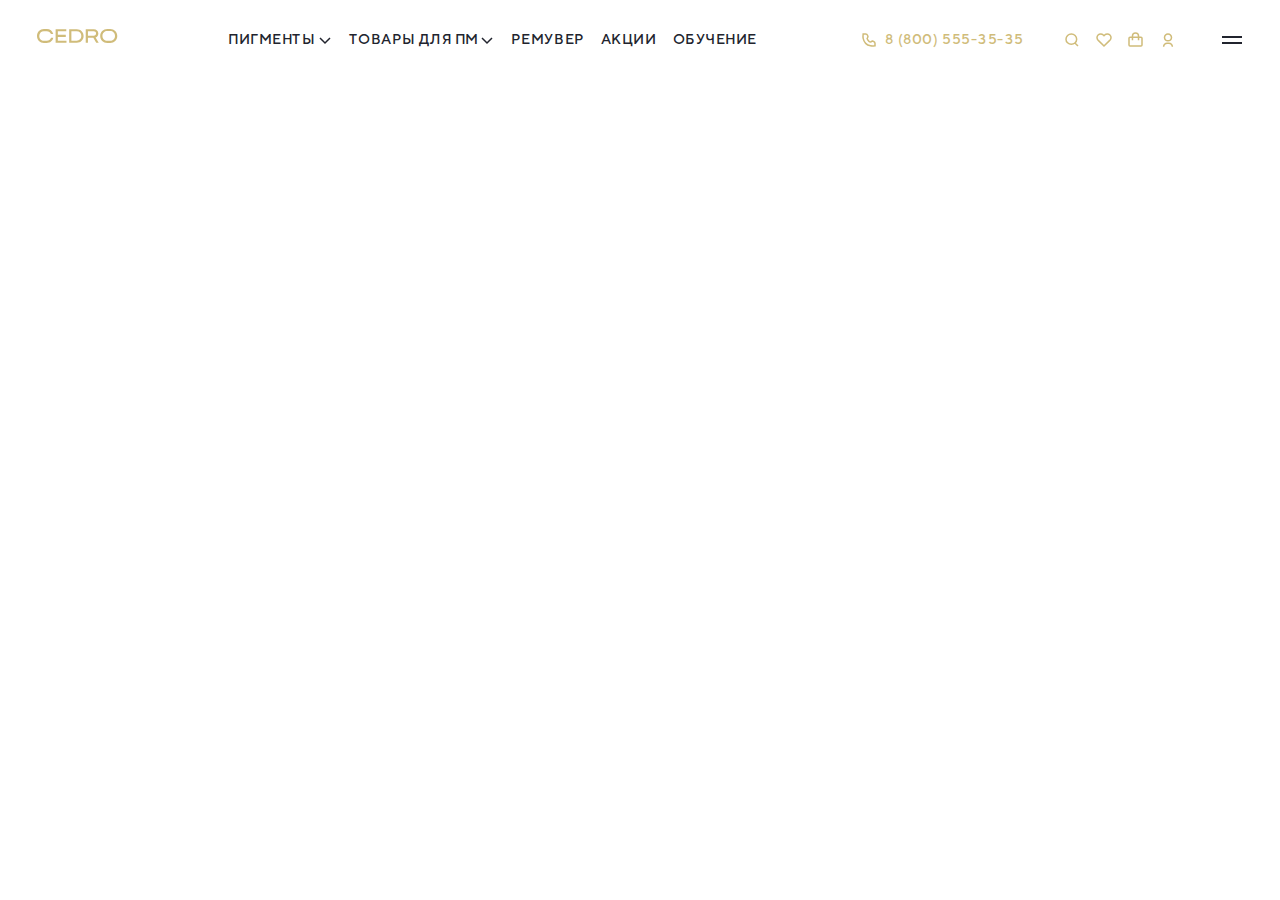
==== _html/index.html @ 94d85823 "Добавляет хэдер" ====
<!DOCTYPE html>
<html lang="ru">
<head>
  <meta charset="UTF-8">
  <meta http-equiv="X-UA-Compatible" content="IE=edge">
  <meta name="viewport" content="width=device-width, initial-scale=1.0">
  <title>Тестовое задание от JamTrack</title>
  <link rel="stylesheet" href="../css//lib/bootstrap-grid.css">
  <link rel="stylesheet" href="../css/common.css">
  <link rel="stylesheet" href="../css/common-resize.css">
</head>
<body>
  <header class="header">
    <div class="container">
      <div class="row">
        <div class="col">
          <a href="javascript:void(0);/#" class="link link--logo header__logo" title="На главную">
            <svg width="91" height="32" viewBox="0 0 91 32" fill="none" xmlns="http://www.w3.org/2000/svg">
              <path fill-rule="evenodd" clip-rule="evenodd" d="M75.3369 9H78.1435C82.2469 9 85.2635 11.9989 85.2635 15.9996C85.2635 20.0003 82.2421 22.9976 78.1435 22.9976H75.3369C71.2286 22.9976 68.2023 19.9971 68.2023 15.9996C68.2023 12.0022 71.2286 9 75.3369 9ZM75.3369 20.8658H78.1435C80.9355 20.8658 83.0068 18.7842 83.0068 15.9948C83.0068 13.2053 80.9307 11.1238 78.1435 11.1238H75.3369C72.54 11.1238 70.4557 13.2232 70.4557 15.9948C70.4557 18.7664 72.5448 20.8658 75.3369 20.8658ZM19.0349 17.7664C18.4297 19.6807 16.8286 20.8432 14.7623 20.8432H11.9524C9.24497 20.8432 7.25834 18.8185 7.25834 16.0047C7.25834 13.1909 9.24497 11.1564 11.9524 11.1564H14.7623C16.7636 11.1564 18.3418 12.2411 18.9926 14.0401H21.2363C20.5253 11.0022 17.9627 9.01483 14.7623 9.01483H11.9524C7.95147 9.01483 5 11.9699 5 16.0047C5 20.0395 7.95147 22.9865 11.9524 22.9865H14.7623C18.0164 22.9865 20.5823 20.9439 21.2835 17.7696L19.0349 17.7664ZM25.8431 20.6555V16.8789H33.7831V14.8493H25.8431V11.3243H34.2842V9.25415H23.6222V22.7452H34.4957V20.6555H25.8431ZM37.1705 9.25415H44.7509C48.7274 9.25415 51.6041 12.0826 51.6041 15.9956C51.6041 19.9087 48.7225 22.7452 44.7509 22.7452H37.1705V9.25415ZM39.3914 20.6799H44.6842C47.416 20.6799 49.3359 18.7218 49.3359 15.9956C49.3359 13.2695 47.416 11.3211 44.6842 11.3211H39.3914V20.6799ZM63.5906 17.4407C64.4026 17.1576 65.1049 16.6271 65.5983 15.924C66.0917 15.221 66.3512 14.381 66.3403 13.5228C66.3403 11.0353 64.4057 9.25415 61.8008 9.25415H53.7242V22.7452H55.9451V17.7524H61.3143L64.2186 22.7452H66.7113L63.5906 17.4407ZM61.6707 15.6822H55.9451V11.3243H61.6707C63.135 11.3243 64.082 12.2514 64.082 13.5033C64.082 14.7551 63.1415 15.6822 61.6707 15.6822Z" fill="currentColor"/>
            </svg>
            <span class="visually-hidden">На главную</span>
          </a>

          <nav class="main-nav">
            <ul class="main-nav__header-menu">
              <li class="main-nav__header-menu-item">
                <a href="javascript:void(0);/#" class="link main-nav__header-menu-link" title="Пигменты">
                  <span>Пигменты</span>
                  <svg width="16" height="16" viewBox="0 0 16 16" fill="none" xmlns="http://www.w3.org/2000/svg">
                    <path d="M3 6L8 11L13 6" stroke="currentColor" stroke-width="1.5"/>
                  </svg>
                </a>
              </li>
              <li class="main-nav__header-menu-item">
                <a href="javascript:void(0);/#" class="link main-nav__header-menu-link" title="Товары для ПМ">
                </span>Товары для ПМ</span>
                  <svg width="16" height="16" viewBox="0 0 16 16" fill="none" xmlns="http://www.w3.org/2000/svg">
                    <path d="M3 6L8 11L13 6" stroke="currentColor" stroke-width="1.5"/>
                  </svg>
                </a>
              </li>
              <li class="main-nav__header-menu-item">
                <a href="javascript:void(0);/#" class="link main-nav__header-menu-link" title="Ремувер">
                </span>Ремувер</span>
                </a>
              </li>
              <li class="main-nav__header-menu-item">
                <a href="javascript:void(0);/#" class="link main-nav__header-menu-link" title="Акции">
                </span>Акции</span>
                </a>
              </li>
              <li class="main-nav__header-menu-item">
                <a href="javascript:void(0);/#" class="link main-nav__header-menu-link" title="Обучение">
                </span>Обучение</span>
                </a>
              </li>
            </ul>

            <a href="tel:+78005553535" class="link link--inverted main-nav__phone-link" title="8 (800) 555-35-35">
              <svg width="32" height="32" viewBox="0 0 32 32" fill="none" xmlns="http://www.w3.org/2000/svg">
                <path d="M12.6637 10H10.1579C10.1579 10 9.80262 12.7433 10.1579 14.4408C10.5993 16.5495 11.1016 17.8516 12.625 19.375C14.1484 20.8984 15.4505 21.4007 17.5592 21.8421C19.2567 22.1974 22 21.8421 22 21.8421V19.3363C22 18.4754 21.4491 17.7111 20.6325 17.4389L19.5094 17.0645C19.2293 16.9712 18.9209 17.069 18.7459 17.3069C18.1043 18.1787 16.8226 18.2379 16.1034 17.4288L14.6653 15.8109C14.0139 15.0782 14.0561 13.9623 14.7609 13.2808C14.9633 13.0851 15.0355 12.7906 14.9464 12.5234L14.5611 11.3675C14.2889 10.5509 13.5246 10 12.6637 10Z" stroke="currentColor" stroke-width="1.5"/>
              </svg>
            </span>8 (800) 555-35-35</span>
            </a>

            <ul class="main-nav__user-menu">
              <li class="main-nav__user-menu-item">
                <a href="javascript:void(0);/#" class="link link--inverted main-nav__user-menu-link" title="Поиск">
                  <svg width="32" height="32" viewBox="0 0 32 32" fill="none" xmlns="http://www.w3.org/2000/svg">
                    <g filter="url(#filter0_b)">
                    <path d="M18.8889 18.9762C19.98 18.0345 20.6667 16.666 20.6667 15.1429C20.6667 12.3025 18.2789 10 15.3333 10C12.3878 10 10 12.3025 10 15.1429C10 17.9832 12.3878 20.2857 15.3333 20.2857C16.6993 20.2857 17.9453 19.7905 18.8889 18.9762ZM18.8889 18.9762L22 22" stroke="currentColor" stroke-width="1.5"/>
                    </g>
                    <defs>
                    <filter id="filter0_b" x="-20" y="-20" width="72" height="72" filterUnits="userSpaceOnUse" color-interpolation-filters="sRGB">
                    <feFlood flood-opacity="0" result="BackgroundImageFix"/>
                    <feGaussianBlur in="BackgroundImage" stdDeviation="10"/>
                    <feComposite in2="SourceAlpha" operator="in" result="effect1_backgroundBlur"/>
                    <feBlend mode="normal" in="SourceGraphic" in2="effect1_backgroundBlur" result="shape"/>
                    </filter>
                    </defs>
                    </svg>
                  <span class="visually-hidden">Поиск</span>
                </a>
              </li>
              <li class="main-nav__user-menu-item">
                <a href="javascript:void(0);/#" class="link link--inverted main-nav__user-menu-link" title="Избранное">
                  <svg width="32" height="32" viewBox="0 0 32 32" fill="none" xmlns="http://www.w3.org/2000/svg">
                    <path d="M21.9205 11.0609C21.5784 10.7246 21.1722 10.4578 20.7252 10.2757C20.2782 10.0937 19.799 10 19.3151 10C18.8312 10 18.3521 10.0937 17.905 10.2757C17.458 10.4578 17.0518 10.7246 16.7098 11.0609L15.9998 11.7586L15.2899 11.0609C14.5989 10.3818 13.6617 10.0004 12.6845 10.0004C11.7073 10.0004 10.7702 10.3818 10.0792 11.0609C9.38819 11.7399 9 12.6609 9 13.6212C9 14.5816 9.38819 15.5026 10.0792 16.1816L10.7891 16.8793L15.9998 22L21.2105 16.8793L21.9205 16.1816C22.2627 15.8454 22.5342 15.4463 22.7194 15.007C22.9047 14.5677 23 14.0968 23 13.6212C23 13.1457 22.9047 12.6748 22.7194 12.2355C22.5342 11.7962 22.2627 11.3971 21.9205 11.0609V11.0609Z" stroke="currentColor" stroke-width="1.5"/>
                  </svg>
                  <span class="visually-hidden">Избранное</span>
                </a>
              </li>
              <li class="main-nav__user-menu-item">
                <a href="javascript:void(0);/#" class="link link--inverted main-nav__user-menu-link" title="Корзина">
                  <svg width="32" height="32" viewBox="0 0 32 32" fill="none" xmlns="http://www.w3.org/2000/svg">
                    <path d="M12.4667 13.3333H10C9.44772 13.3333 9 13.781 9 14.3333V21C9 21.5523 9.44772 22 10 22H21C21.5523 22 22 21.5523 22 21V14.3333C22 13.781 21.5523 13.3333 21 13.3333H18.5333M12.4667 13.3333V16.3667M12.4667 13.3333H18.5333M12.4667 13.3333V12.0333C12.4667 10.3581 13.8247 9 15.5 9V9C17.1753 9 18.5333 10.3581 18.5333 12.0333V13.3333M18.5333 16.3667V13.3333" stroke="currentColor" stroke-width="1.5"/>
                  </svg>
                  <span class="visually-hidden">Корзина</span>
                </a>
              </li>
              <li class="main-nav__user-menu-item">
                <a href="javascript:void(0);/#" class="link link--inverted main-nav__user-menu-link" title="Личный кабинет">
                  <svg width="32" height="32" viewBox="0 0 32 32" fill="none" xmlns="http://www.w3.org/2000/svg">
                    <path fill-rule="evenodd" clip-rule="evenodd" d="M13.2502 13.4007C13.2502 11.9254 14.4695 10.7084 15.9998 10.7084C17.5301 10.7084 18.7494 11.9254 18.7494 13.4007C18.7494 14.876 17.5301 16.093 15.9998 16.093C14.4695 16.093 13.2502 14.876 13.2502 13.4007ZM15.9998 9.20837C13.6646 9.20837 11.7502 11.0737 11.7502 13.4007C11.7502 15.7277 13.6646 17.593 15.9998 17.593C18.3351 17.593 20.2494 15.7277 20.2494 13.4007C20.2494 11.0737 18.3351 9.20837 15.9998 9.20837ZM12.375 22.6657C12.375 21.1787 13.5804 19.9734 15.0673 19.9734H16.9317C18.4186 19.9734 19.624 21.1787 19.624 22.6657H21.124C21.124 20.3503 19.247 18.4734 16.9317 18.4734H15.0673C12.752 18.4734 10.875 20.3503 10.875 22.6657H12.375Z" fill="currentColor"/>
                  </svg>
                  <span class="visually-hidden">Личный кабинет</span>
                </a>
              </li>
            </ul>

            <button class="main-nav__toggle" type="button">
              <span class="visually-hidden">Переключатель меню</span>
            </button>
          </nav>
        </div>
      </div>
    </div>
  </header>

  <main>

  </main>

  <footer>

  </footer>

  <script src="../js/common.js"></script>
</body>
</html>
---- css/common.css ----
:root {
  --color-white:                #FFFFFF;
  --color-black:                #000000;

  --color-black-russian:        #21242E;

  --color-winter-haze:          #d0bc7a;


  --font-primary: "TT Norms", "Arial", sans-serif;
  --font-secondary: "PF Regal Display", "Arial", sans-serif;


  --transition-400: 0.4s ease;
}

@font-face {
  font-family: "TT Norms";
  font-style: normal;
  font-weight: 400;
  src:
    url("../fonts/tt-norms-400.woff2") format("woff2"),
    url("../fonts/tt-norms-400.woff") format("woff");
}

@font-face {
  font-family: "TT Norms";
  font-style: normal;
  font-weight: 500;
  src:
    url("../fonts/tt-norms-500.woff2") format("woff2"),
    url("../fonts/tt-norms-500.woff") format("woff");
}

@font-face {
  font-family: "PF Regal Display";
  font-style: italic;
  font-weight: 500;
  src:
    url("../fonts/pf-regal-display-pro-500i.woff2") format("woff2"),
    url("../fonts/pf-regal-display-pro-500i.woff") format("woff");
}

body {
  min-width: 320px;
  margin: 0;
  padding: 0;
  font-family: var(--font-primary);
  font-size: 16px;
  line-height: 1.5;
  color: var(--color-black-russian);
  background-color: var(--color-white);
}

*,
*::before,
*::after {
  box-sizing: border-box;
}

a {
  text-decoration: none;
}

img {
  display: block;
  max-width: 100%;
  height: auto;
}

.visually-hidden {
  position: absolute;
  width: 1px;
  height: 1px;
  margin: -1px;
  border: 0;
  padding: 0;
  white-space: nowrap;
  clip-path: inset(100%);
  clip: rect(0 0 0 0);
  overflow: hidden;
}

.container {
  max-width: 1280px;
  margin: 0 auto;
  padding: 0 80px;
}

.link {
  color: var(--color-black-russian);
  transition:
    color var(--transition-400),
    opacity var(--transition-400);
}

.link--logo {
  color: var(--color-winter-haze);
}

.link--inverted {
  color: var(--color-winter-haze);
}

.link:hover,
.link:focus {
  color: var(--color-winter-haze);
}

.link--inverted:hover,
.link--inverted:focus {
  color: var(--color-black-russian);
}

.link--logo:hover,
.link--logo:focus {
  color: var(--color-winter-haze);
  opacity: 0.72;
}

.link:active {
  opacity: 0.72;
}

.link--logo:active {
  opacity: 0.44;
}

.header {
  padding: 20px 0;
}

.header .col {
  display: flex;
  align-items: center;
  max-width: unset;
  margin: 0 -48px;
}

.header__logo {
  flex: 0 0 auto;
  margin-right: 105px;
}

.header__logo img {
  width: 91px;
  height: 32px;
}

.main-nav {
  flex: 1 1 auto;
  display: flex;
  align-items: center;
}

.main-nav__header-menu {
  flex: 1 1 auto;
  display: flex;
  align-items: center;
  margin: 0;
  margin-right: 32px;
  padding: 0;
  list-style: none;
}

.main-nav__header-menu-item:not(:last-of-type) {
  margin-right: 16px;
}

.main-nav__header-menu-link {
  display: flex;
  align-items: center;
  font-weight: 500;
  font-size: 14px;
  line-height: 1.71;
  letter-spacing: 0.04em;
  text-transform: uppercase;
}

.main-nav__header-menu-link span {
  display: inline-block;
  margin-right: 2px;
}

.main-nav__header-menu-link svg {
  display: inline-block;
  width: 16px;
  height: 16px;
}

.main-nav__phone-link {
  flex: 0 0 auto;
  display: flex;
  align-items: center;
  margin-right: 32px;
  font-weight: 500;
  font-size: 14px;
  line-height: 1.71;
  letter-spacing: 0.04em;
  text-transform: uppercase;
}

.main-nav__phone-link span {
  display: inline-block;
}

.main-nav__phone-link svg {
  display: inline-block;
  width: 32px;
  height: 32px;
}

.main-nav__user-menu {
  flex: 0 0 auto;
  display: flex;
  align-items: center;
  margin: 0;
  margin-right: 32px;
  padding: 0;
  list-style: none;
}

.main-nav__user-menu-link {
  display: flex;
  align-items: center;
}

.main-nav__user-menu-link svg {
  display: inline-block;
  width: 32px;
  height: 32px;
}

.main-nav__toggle {
  cursor: pointer;
  position: relative;
  width: 32px;
  height: 32px;
  padding: 0;
  background: transparent;
  border: none;
}

.main-nav__toggle::before,
.main-nav__toggle::after {
  position: absolute;
  content: "";
  top: 50%;
  left: 50%;
  width: 20px;
  height: 2px;
  background-color: var(--color-black-russian);
}

.main-nav__toggle::before {
  transform: translate(-50%, calc(-50% - 3px));
}

.main-nav__toggle::after {
  transform: translate(-50%, calc(-50% + 3px));
}

.main-nav__toggle:hover::before,
.main-nav__toggle:hover::after,
.main-nav__toggle:focus::before,
.main-nav__toggle:focus::after {
  background-color: var(--color-winter-haze);
}
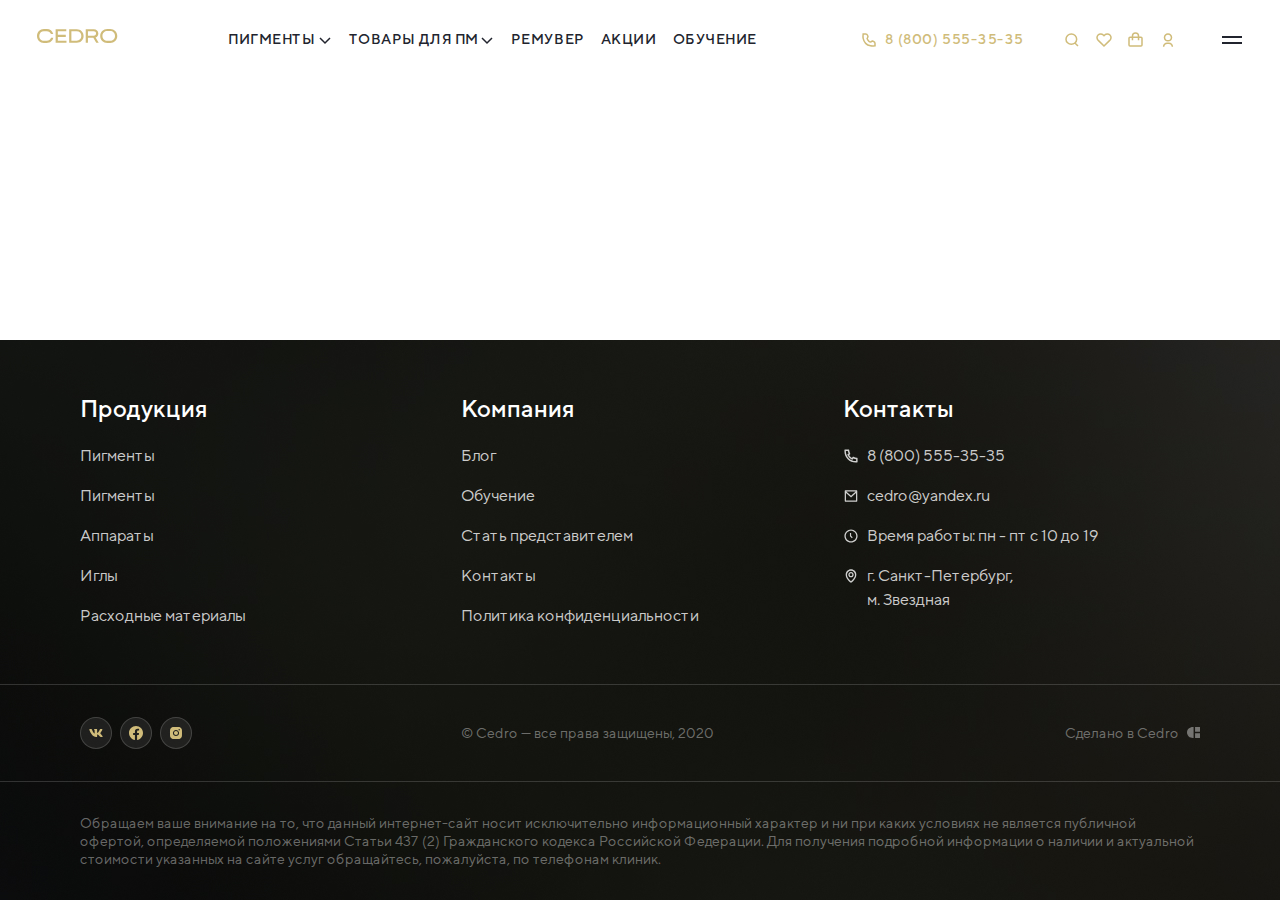
==== commit 3bd6a935: "Добавляет футер" ====
--- a/_html/index.html
+++ b/_html/index.html
@@ -4,7 +4,7 @@
   <meta charset="UTF-8">
   <meta http-equiv="X-UA-Compatible" content="IE=edge">
   <meta name="viewport" content="width=device-width, initial-scale=1.0">
-  <title>Тестовое задание от JamTrack</title>
+  <title>Тестовое задание от CEDRO</title>
   <link rel="stylesheet" href="../css//lib/bootstrap-grid.css">
   <link rel="stylesheet" href="../css/common.css">
   <link rel="stylesheet" href="../css/common-resize.css">
@@ -118,11 +118,162 @@
   </header>
 
   <main>
-
   </main>
 
-  <footer>
-
+  <footer class="footer">
+    <div class="footer__menu">
+      <div class="container">
+        <div class="row">
+          <div class="col-4">
+            <a href="javascript:void(0);/#" class="link link--footer footer__menu-header-link">
+              <h2 class="footer__menu-title">Продукция</h2>
+            </a>
+            <ul class="footer__menu-list">
+              <li class="footer__menu-item">
+                <a href="javascript:void(0);/#" class="link link--footer footer__menu-link">
+                  <span>Пигменты</a>
+              </li>
+              <li class="footer__menu-item">
+                <a href="javascript:void(0);/#" class="link link--footer footer__menu-link">
+                  <span>Пигменты</a>
+              </li>
+              <li class="footer__menu-item">
+                <a href="javascript:void(0);/#" class="link link--footer footer__menu-link">
+                  <span>Аппараты</a>
+              </li>
+              <li class="footer__menu-item">
+                <a href="javascript:void(0);/#" class="link link--footer footer__menu-link">
+                  <span>Иглы</a>
+              </li>
+              <li class="footer__menu-item">
+                <a href="javascript:void(0);/#" class="link link--footer footer__menu-link">
+                  <span>Расходные материалы</a>
+              </li>
+            </ul>
+          </div>
+          <div class="col-4">
+            <a href="javascript:void(0);/#" class="link link--footer footer__menu-header-link">
+              <h2 class="footer__menu-title">Компания</h2>
+            </a>
+            <ul class="footer__menu-list">
+              <li class="footer__menu-item">
+                <a href="javascript:void(0);/#" class="link link--footer footer__menu-link">Блог</a>
+              </li>
+              <li class="footer__menu-item">
+                <a href="javascript:void(0);/#" class="link link--footer footer__menu-link">Обучение</a>
+              </li>
+              <li class="footer__menu-item">
+                <a href="javascript:void(0);/#" class="link link--footer footer__menu-link">Стать представителем</a>
+              </li>
+              <li class="footer__menu-item">
+                <a href="javascript:void(0);/#" class="link link--footer footer__menu-link">Контакты</a>
+              </li>
+              <li class="footer__menu-item">
+                <a href="javascript:void(0);/#" class="link link--footer footer__menu-link">Политика конфиденциальности</a>
+              </li>
+            </ul>
+          </div>
+          <div class="col-4">
+            <a href="javascript:void(0);/#" class="link link--footer footer__menu-header-link">
+              <h2 class="footer__menu-title">Контакты</h2>
+            </a>
+            <ul class="footer__menu-list">
+              <li class="footer__menu-item">
+                <a href="tel:+78005553535" class="link link--footer footer__menu-link footer__menu-link--contacts">
+                  <svg width="16" height="17" viewBox="0 0 16 17" fill="none" xmlns="http://www.w3.org/2000/svg">
+                    <path d="M5.95133 7.47489C6.68115 8.75704 7.74296 9.81885 9.02511 10.5487L9.71267 9.58578C9.82323 9.43095 9.98672 9.32202 10.1722 9.27959C10.3576 9.23717 10.5522 9.26419 10.7191 9.35556C11.8191 9.95672 13.0339 10.3183 14.2837 10.4164C14.4787 10.4319 14.6608 10.5203 14.7935 10.664C14.9263 10.8077 15 10.9962 15 11.1919V14.6623C15 14.8549 14.9286 15.0406 14.7996 15.1836C14.6706 15.3266 14.4931 15.4166 14.3016 15.4362C13.8893 15.479 13.474 15.5 13.0556 15.5C6.39778 15.5 1 10.1022 1 3.44444C1 3.026 1.021 2.61067 1.06378 2.19844C1.08342 2.00688 1.17343 1.82941 1.31639 1.70038C1.45935 1.57136 1.64509 1.49996 1.83767 1.5H5.30811C5.50377 1.49998 5.69225 1.5737 5.83597 1.70646C5.9797 1.83923 6.0681 2.02128 6.08356 2.21633C6.18173 3.46606 6.54328 4.68086 7.14444 5.78089C7.23581 5.94777 7.26283 6.14235 7.22041 6.32782C7.17798 6.51328 7.06905 6.67677 6.91422 6.78733L5.95133 7.47489ZM3.98978 6.96389L5.46756 5.90844C5.04816 5.00318 4.76083 4.04243 4.61433 3.05556H2.56333C2.55867 3.18467 2.55633 3.31456 2.55633 3.44444C2.55556 9.24356 7.25644 13.9444 13.0556 13.9444C13.1854 13.9444 13.3153 13.9421 13.4444 13.9367V11.8857C12.4576 11.7392 11.4968 11.4518 10.5916 11.0324L9.53611 12.5102C9.11118 12.3451 8.69845 12.1502 8.301 11.9269L8.25589 11.9012C6.73034 11.033 5.467 9.76966 4.59878 8.24411L4.57311 8.199C4.34982 7.80155 4.15489 7.38882 3.98978 6.96389Z" fill="currentColor"/>
+                  </svg>
+                  <span>8 (800) 555-35-35</span>
+                </a>
+              </li>
+              <li class="footer__menu-item">
+                <a href="mailto:cedro@yandex.ru" class="link link--footer footer__menu-link footer__menu-link--contacts">
+                  <svg width="16" height="17" viewBox="0 0 16 17" fill="none" xmlns="http://www.w3.org/2000/svg">
+                    <path d="M2.00065 2.5H14.0007C14.1775 2.5 14.347 2.57024 14.4721 2.69526C14.5971 2.82029 14.6673 2.98986 14.6673 3.16667V13.8333C14.6673 14.0101 14.5971 14.1797 14.4721 14.3047C14.347 14.4298 14.1775 14.5 14.0007 14.5H2.00065C1.82384 14.5 1.65427 14.4298 1.52925 14.3047C1.40422 14.1797 1.33398 14.0101 1.33398 13.8333V3.16667C1.33398 2.98986 1.40422 2.82029 1.52925 2.69526C1.65427 2.57024 1.82384 2.5 2.00065 2.5ZM13.334 5.32533L8.04865 10.0587L2.66732 5.31067V13.1667H13.334V5.32533ZM3.00798 3.83333L8.04132 8.27467L13.002 3.83333H3.00798Z" fill="currentColor"/>
+                  </svg>
+                  <span>cedro@yandex.ru</span>
+                </a>
+              </li>
+              <li class="footer__menu-item">
+                <a href="javascript:void(0);/#" class="link link--footer footer__menu-link footer__menu-link--contacts">
+                  <svg width="16" height="17" viewBox="0 0 16 17" fill="none" xmlns="http://www.w3.org/2000/svg">
+                    <path d="M8 1.5C4.1402 1.5 1 4.6402 1 8.5C1 12.3598 4.1402 15.5 8 15.5C11.8598 15.5 15 12.3598 15 8.5C15 4.6402 11.8598 1.5 8 1.5ZM8 14.1C4.9123 14.1 2.4 11.5877 2.4 8.5C2.4 5.4123 4.9123 2.9 8 2.9C11.0877 2.9 13.6 5.4123 13.6 8.5C13.6 11.5877 11.0877 14.1 8 14.1Z" fill="currentColor"/>
+                    <path d="M8.125 5.375H6.875V8.75875L8.93313 10.8169L9.81687 9.93312L8.125 8.24125V5.375Z" fill="currentColor"/>
+                  </svg>
+                  <span>Время работы: пн - пт с 10 до 19</span>
+                </a>
+              </li>
+              <li class="footer__menu-item">
+                <a href="javascript:void(0);/#" class="link link--footer footer__menu-link footer__menu-link--contacts">
+                  <svg width="16" height="16" viewBox="0 0 16 16" fill="none" xmlns="http://www.w3.org/2000/svg">
+                    <path d="M8.00123 9.33272C9.4719 9.33272 10.6679 8.13672 10.6679 6.66606C10.6679 5.19539 9.4719 3.99939 8.00123 3.99939C6.53056 3.99939 5.33456 5.19539 5.33456 6.66606C5.33456 8.13672 6.53056 9.33272 8.00123 9.33272ZM8.00123 5.33272C8.73656 5.33272 9.33456 5.93072 9.33456 6.66606C9.33456 7.40139 8.73656 7.99939 8.00123 7.99939C7.2659 7.99939 6.6679 7.40139 6.6679 6.66606C6.6679 5.93072 7.2659 5.33272 8.00123 5.33272Z" fill="currentColor"/>
+                    <path d="M7.61332 14.5427C7.72932 14.6254 7.86465 14.6667 7.99999 14.6667C8.13532 14.6667 8.27065 14.6254 8.38665 14.5427C8.58932 14.3994 13.3527 10.96 13.3333 6.66671C13.3333 3.72604 10.9407 1.33337 7.99999 1.33337C5.05932 1.33337 2.66665 3.72604 2.66665 6.66337C2.64732 10.96 7.41065 14.3994 7.61332 14.5427ZM7.99999 2.66671C10.206 2.66671 12 4.46071 12 6.67004C12.014 9.62871 9.07465 12.2854 7.99999 13.1567C6.92599 12.2847 3.98599 9.62737 3.99999 6.66671C3.99999 4.46071 5.79399 2.66671 7.99999 2.66671Z" fill="currentColor"/>
+                  </svg>
+                  <span>г. Санкт-Петербург, <br>м. Звездная</span>
+                </a>
+              </li>
+            </ul>
+          </div>
+        </div>
+      </div>
+    </div>
+    <div class="footer__contacts">
+      <div class="container">
+        <div class="row">
+          <div class="col-4">
+            <ul class="footer-social">
+              <li class="footer-social__item">
+                <a href="https://vk.com" class="footer-social__link" target="_blank" rel="nofollow">
+                  <svg width="16" height="16" viewBox="0 0 16 16" fill="none" xmlns="http://www.w3.org/2000/svg">
+                    <path d="M14.3859 4.57005C14.4793 4.26005 14.3859 4.03271 13.9446 4.03271H12.4826C12.1106 4.03271 11.9406 4.22938 11.8473 4.44538C11.8473 4.44538 11.1039 6.25805 10.0506 7.43338C9.71059 7.77538 9.55525 7.88338 9.36992 7.88338C9.27725 7.88338 9.14259 7.77538 9.14259 7.46538V4.57005C9.14259 4.19805 9.03525 4.03271 8.72525 4.03271H6.42792C6.19592 4.03271 6.05592 4.20471 6.05592 4.36871C6.05592 4.72071 6.58259 4.80205 6.63659 5.79405V7.94605C6.63659 8.41738 6.55192 8.50338 6.36525 8.50338C5.86992 8.50338 4.66459 6.68405 3.94925 4.60138C3.80992 4.19671 3.66925 4.03338 3.29592 4.03338H1.83459C1.41659 4.03338 1.33325 4.23005 1.33325 4.44605C1.33325 4.83405 1.82859 6.75405 3.64059 9.29338C4.84859 11.0274 6.54925 11.9674 8.09859 11.9674C9.02725 11.9674 9.14192 11.7587 9.14192 11.3987V10.088C9.14192 9.67072 9.23059 9.58672 9.52459 9.58672C9.74059 9.58672 10.1126 9.69605 10.9799 10.5314C11.9706 11.522 12.1346 11.9667 12.6913 11.9667H14.1526C14.5699 11.9667 14.7786 11.758 14.6586 11.346C14.5273 10.936 14.0539 10.3394 13.4259 9.63338C13.0846 9.23072 12.5746 8.79738 12.4193 8.58072C12.2026 8.30138 12.2653 8.17805 12.4193 7.93005C12.4193 7.93005 14.2006 5.42272 14.3859 4.57005Z" fill="currentColor"/>
+                  </svg>
+                  <span class="visually-hidden">Мы в вконтакте</span>
+                </a>
+              </li>
+              <li class="footer-social__item">
+                <a href="https://facebook.com" class="footer-social__link" target="_blank" rel="nofollow">
+                  <svg width="16" height="16" viewBox="0 0 16 16" fill="none" xmlns="http://www.w3.org/2000/svg">
+                    <path d="M8 1C4.13421 1 1 4.15314 1 8.04226C1 11.5567 3.55946 14.4697 6.90649 15V10.0784H5.12831V8.04226H6.90649V6.49069C6.90649 4.72432 7.9517 3.75028 9.54996 3.75028C10.3158 3.75028 11.1181 3.88761 11.1181 3.88761V5.61948H10.2332C9.36514 5.61948 9.09351 6.1632 9.09351 6.72029V8.04085H11.0334L10.7233 10.077H9.09351V14.9986C12.4405 14.4711 15 11.5574 15 8.04226C15 4.15314 11.8658 1 8 1Z" fill="currentColor"/>
+                  </svg>
+                  <span class="visually-hidden">Мы в фэйсбук</span>
+                </a>
+              </li>
+              <li class="footer-social__item">
+                <a href="https://www.instagram.com" class="footer-social__link" target="_blank" rel="nofollow">
+                  <svg width="16" height="16" viewBox="0 0 16 16" fill="none" xmlns="http://www.w3.org/2000/svg">
+                    <path d="M13.9647 5.53664C13.9573 5.03197 13.864 4.5313 13.6853 4.0593C13.3727 3.2533 12.736 2.61597 11.93 2.30397C11.464 2.12864 10.9713 2.03464 10.4727 2.02397C9.83133 1.9953 9.628 1.9873 8 1.9873C6.372 1.9873 6.16333 1.9873 5.52667 2.02397C5.02867 2.03464 4.536 2.12864 4.07 2.30397C3.264 2.61597 2.62667 3.2533 2.31467 4.0593C2.13933 4.5253 2.04467 5.01797 2.03533 5.51597C2.00667 6.15797 1.998 6.3613 1.998 7.9893C1.998 9.6173 1.998 9.8253 2.03533 10.4626C2.04533 10.9613 2.13933 11.4533 2.31467 11.9206C2.62733 12.726 3.264 13.3633 4.07067 13.6753C4.53467 13.8566 5.02733 13.9593 5.52733 13.9753C6.16933 14.004 6.37267 14.0126 8.00067 14.0126C9.62867 14.0126 9.83733 14.0126 10.474 13.9753C10.972 13.9653 11.4647 13.8713 11.9313 13.696C12.7373 13.3833 13.374 12.746 13.6867 11.9406C13.862 11.474 13.956 10.982 13.966 10.4826C13.9947 9.8413 14.0033 9.63797 14.0033 8.0093C14.002 6.3813 14.002 6.17464 13.9647 5.53664ZM7.996 11.068C6.29333 11.068 4.914 9.68864 4.914 7.98597C4.914 6.2833 6.29333 4.90397 7.996 4.90397C9.69733 4.90397 11.078 6.2833 11.078 7.98597C11.078 9.68864 9.69733 11.068 7.996 11.068ZM11.2007 5.50864C10.8027 5.50864 10.482 5.1873 10.482 4.78997C10.482 4.39264 10.8027 4.0713 11.2007 4.0713C11.5973 4.0713 11.9187 4.39264 11.9187 4.78997C11.9187 5.1873 11.5973 5.50864 11.2007 5.50864Z" fill="currentColor"/>
+                    <path d="M7.996 9.98801C9.10168 9.98801 9.998 9.09168 9.998 7.98601C9.998 6.88033 9.10168 5.98401 7.996 5.98401C6.89033 5.98401 5.994 6.88033 5.994 7.98601C5.994 9.09168 6.89033 9.98801 7.996 9.98801Z" fill="currentColor"/>
+                  </svg>
+                  <span class="visually-hidden">Мы в инстаграм</span>
+                </a>
+              </li>
+            </ul>
+          </div>
+          <div class="col-4 footer__copyright">
+            <p class="footer__copyright-content">© Cedro — все права защищены, 2020</p>
+          </div>
+          <div class="col-4 footer__developer">
+            <a href="https://cedro.agency/" class="link footer__developer-link" target="_blank" rel="nofollow">
+            <span>Сделано в Cedro</span>
+            <svg width="13" height="11" viewBox="0 0 13 11" fill="none" xmlns="http://www.w3.org/2000/svg">
+              <path d="M5.86248 0H6.44968C6.48556 0 6.51997 0.0133702 6.54535 0.0371692C6.57072 0.0609682 6.58498 0.0932466 6.58498 0.126904V10.8731C6.58498 10.9068 6.57072 10.939 6.54535 10.9628C6.51997 10.9866 6.48556 11 6.44968 11H5.86248C5.09238 11 4.32983 10.8577 3.61838 10.5812C2.90694 10.3047 2.26054 9.89943 1.71612 9.38856C1.17171 8.87769 0.739937 8.27121 0.445479 7.60378C0.15102 6.93635 -0.000354833 6.22105 6.2456e-07 5.49873C6.2456e-07 4.04038 0.617653 2.64175 1.71708 1.61054C2.81651 0.579329 4.30766 0 5.86248 0Z" fill="currentColor"/>
+              <path d="M12.862 0.000976562H8.20093C8.12471 0.000976562 8.06293 0.0589297 8.06293 0.130418V4.68627C8.06293 4.75776 8.12471 4.81571 8.20093 4.81571H12.862C12.9382 4.81571 13 4.75776 13 4.68627V0.130418C13 0.0589297 12.9382 0.000976562 12.862 0.000976562Z" fill="currentColor"/>
+              <path d="M12.862 6.14453H8.20093C8.12471 6.14453 8.06293 6.20248 8.06293 6.27397V10.8666C8.06293 10.9381 8.12471 10.9961 8.20093 10.9961H12.862C12.9382 10.9961 13 10.9381 13 10.8666V6.27397C13 6.20248 12.9382 6.14453 12.862 6.14453Z" fill="currentColor"/>
+            </svg>
+          </a>
+          </div>
+        </div>
+      </div>
+    </div>
+    <div class="footer__disclaimer">
+      <div class="container">
+        <div class="col">
+          <p class="footer__disclaimer-content">
+            Обращаем ваше внимание на то, что данный интернет-сайт носит исключительно информационный характер и ни при каких условиях не является публичной офертой, определяемой положениями Статьи 437 (2) Гражданского кодекса Российской Федерации. Для получения подробной информации о наличии и актуальной стоимости указанных на сайте услуг обращайтесь, пожалуйста, по телефонам клиник.
+          </p>
+        </div>
+      </div>
+    </div>
   </footer>
 
   <script src="../js/common.js"></script>
--- a/css/common.css
+++ b/css/common.css
@@ -5,6 +5,11 @@
   --color-black-russian:        #21242E;
 
   --color-winter-haze:          #d0bc7a;
+
+  --color-white-008:            rgba(255, 255, 255, 0.08);
+  --color-white-016:            rgba(255, 255, 255, 0.16);
+  --color-white-040:            rgba(255, 255, 255, 0.4);
+  --color-white-080:            rgba(255, 255, 255, 0.8);
 
 
   --font-primary: "TT Norms", "Arial", sans-serif;
@@ -42,7 +47,10 @@
 }
 
 body {
+  display: flex;
+  flex-direction: column;
   min-width: 320px;
+  min-height: 100vh;
   margin: 0;
   padding: 0;
   font-family: var(--font-primary);
@@ -50,6 +58,10 @@
   line-height: 1.5;
   color: var(--color-black-russian);
   background-color: var(--color-white);
+}
+
+main {
+  flex: 1 1 auto;
 }
 
 *,
@@ -102,6 +114,10 @@
   color: var(--color-winter-haze);
 }
 
+.link--footer {
+  color: var(--color-white-080);
+}
+
 .link:hover,
 .link:focus {
   color: var(--color-winter-haze);
@@ -118,6 +134,11 @@
   opacity: 0.72;
 }
 
+.link--footer:hover,
+.link--footer:focus {
+  color: var(--color-winter-haze);
+}
+
 .link:active {
   opacity: 0.72;
 }
@@ -127,6 +148,7 @@
 }
 
 .header {
+  flex: 0 0 auto;
   padding: 20px 0;
 }
 
@@ -156,6 +178,7 @@
 .main-nav__header-menu {
   flex: 1 1 auto;
   display: flex;
+  flex-wrap: wrap;
   align-items: center;
   margin: 0;
   margin-right: 32px;
@@ -266,3 +289,163 @@
 .main-nav__toggle:focus::after {
   background-color: var(--color-winter-haze);
 }
+
+.footer {
+  flex: 0 0 auto;
+  font-size: 14px;
+  line-height: 1.29;
+  color: var(--color-white-040);
+  background-color: var(--color-black-russian);
+  background-image: url('../images/bg-footer.jpg');
+  background-size: 100% 100%;
+}
+
+.footer__menu {
+  padding: 56px 0;
+  border-bottom: 1px solid var(--color-white-016);
+}
+
+.footer__menu-header-link {
+  color: var(--color-white);
+}
+
+.footer__menu-title {
+  margin: 0;
+  margin-bottom: 24px;
+  font-weight: 500;
+  font-size: 24px;
+  line-height: 1;
+}
+.footer__menu-list {
+  margin: 0;
+  padding: 0;
+  list-style: none;
+}
+
+.footer__menu-item {
+  font-size: 16px;
+  line-height: 1.5;
+}
+
+.footer__menu-item:not(:last-of-type) {
+  margin-bottom: 16px;
+}
+
+.footer__menu-link--contacts {
+  display: flex;
+  align-items: flex-start;
+  width: fit-content;
+}
+
+.footer__menu-link--contacts svg {
+  display: inline-block;
+  flex: 0 0 auto;
+  margin-top: 4px;
+  margin-right: 8px;
+  width: 16px;
+  height: 16px;
+}
+
+.footer__menu-link--contacts span {
+  display: inline-block;
+  flex: 0 1 auto;
+}
+
+.footer__contacts {
+  padding: 32px 0;
+  border-bottom: 1px solid var(--color-white-016);
+}
+
+.footer-social {
+  display: flex;
+  flex-wrap: wrap;
+  align-items: center;
+  margin: 0;
+  padding: 0;
+  list-style: none;
+}
+
+.footer-social__item:not(:last-of-type) {
+  margin-right: 8px;
+}
+
+.footer-social__link {
+  display: flex;
+  width: 32px;
+  height: 32px;
+  color: var(--color-winter-haze);
+  background-color: var(--color-white-008);
+  border: 1px solid var(--color-white-016);
+  border-radius: 50%;
+  transition:
+    border-color var(--transition-400),
+    opacity var(--transition-400);
+}
+
+.footer-social__link:hover,
+.footer-social__link:focus {
+  border-color: var(--color-winter-haze);
+}
+
+.footer-social__link:active {
+  opacity: 0.72;
+}
+
+.footer-social__link svg {
+  display: block;
+  margin: auto;
+  width: 16px;
+  height: 16px;
+}
+
+.footer__copyright {
+  display: flex;
+  align-items: center;
+}
+
+.footer__copyright-content {
+  margin: 0;
+}
+
+.footer__developer {
+  display: flex;
+  justify-content: flex-end;
+  align-items: center;
+}
+
+.footer__developer-link {
+  display: flex;
+  align-items: center;
+  color: var(--color-white-040);
+}
+
+.footer__developer-link:hover,
+.footer__developer-link:focus {
+  color: var(--color-white);
+  opacity: 0.72;
+}
+.footer__developer-link:active {
+  font-size: 14px;
+  line-height: 1.29;
+  color: var(--color-white);
+  opacity: 0.58;
+}
+
+.footer__developer-link span {
+  display: inline-block;
+  margin-right: 8px;
+}
+
+.footer__developer-link svg {
+  display: inline-block;
+  width: 13px;
+  height: 11px;
+}
+
+.footer__disclaimer {
+  padding: 32px 0;
+}
+
+.footer__disclaimer-content {
+  margin: 0;
+}
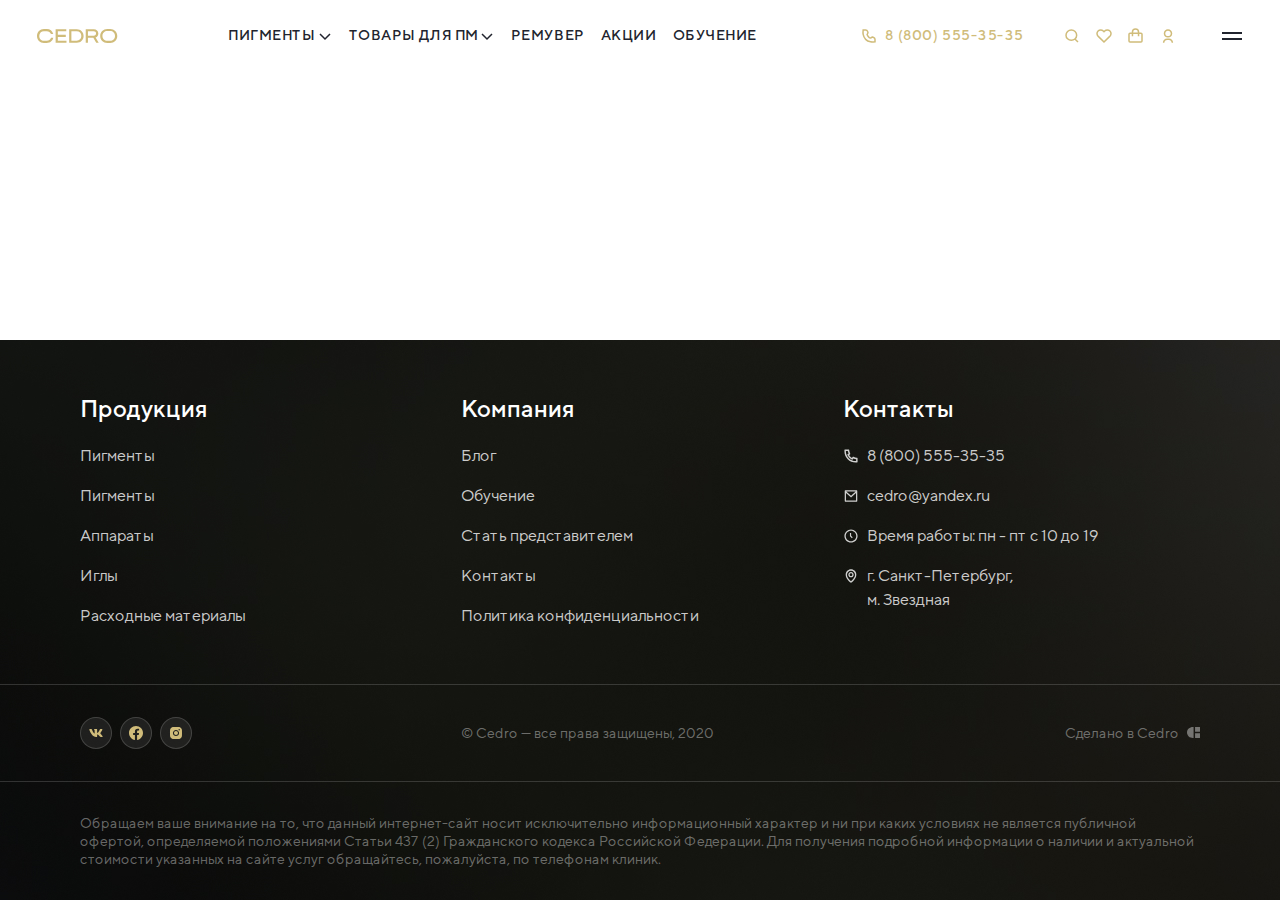
==== commit 40feb3bc: "Адаптирует хэдер и футер" ====
--- a/_html/index.html
+++ b/_html/index.html
@@ -60,7 +60,7 @@
               <svg width="32" height="32" viewBox="0 0 32 32" fill="none" xmlns="http://www.w3.org/2000/svg">
                 <path d="M12.6637 10H10.1579C10.1579 10 9.80262 12.7433 10.1579 14.4408C10.5993 16.5495 11.1016 17.8516 12.625 19.375C14.1484 20.8984 15.4505 21.4007 17.5592 21.8421C19.2567 22.1974 22 21.8421 22 21.8421V19.3363C22 18.4754 21.4491 17.7111 20.6325 17.4389L19.5094 17.0645C19.2293 16.9712 18.9209 17.069 18.7459 17.3069C18.1043 18.1787 16.8226 18.2379 16.1034 17.4288L14.6653 15.8109C14.0139 15.0782 14.0561 13.9623 14.7609 13.2808C14.9633 13.0851 15.0355 12.7906 14.9464 12.5234L14.5611 11.3675C14.2889 10.5509 13.5246 10 12.6637 10Z" stroke="currentColor" stroke-width="1.5"/>
               </svg>
-            </span>8 (800) 555-35-35</span>
+            <span>8 (800) 555-35-35</span>
             </a>
 
             <ul class="main-nav__user-menu">
@@ -124,7 +124,7 @@
     <div class="footer__menu">
       <div class="container">
         <div class="row">
-          <div class="col-4">
+          <div class="col-sm-6 col-md-5 col-lg-4">
             <a href="javascript:void(0);/#" class="link link--footer footer__menu-header-link">
               <h2 class="footer__menu-title">Продукция</h2>
             </a>
@@ -151,7 +151,7 @@
               </li>
             </ul>
           </div>
-          <div class="col-4">
+          <div class="col-sm-6 col-md-5 col-lg-4">
             <a href="javascript:void(0);/#" class="link link--footer footer__menu-header-link">
               <h2 class="footer__menu-title">Компания</h2>
             </a>
@@ -173,7 +173,7 @@
               </li>
             </ul>
           </div>
-          <div class="col-4">
+          <div class="col-sm-6 col-md-5 col-lg-4">
             <a href="javascript:void(0);/#" class="link link--footer footer__menu-header-link">
               <h2 class="footer__menu-title">Контакты</h2>
             </a>
@@ -220,7 +220,7 @@
     <div class="footer__contacts">
       <div class="container">
         <div class="row">
-          <div class="col-4">
+          <div class="col-md-4">
             <ul class="footer-social">
               <li class="footer-social__item">
                 <a href="https://vk.com" class="footer-social__link" target="_blank" rel="nofollow">
@@ -249,10 +249,10 @@
               </li>
             </ul>
           </div>
-          <div class="col-4 footer__copyright">
+          <div class="col-md-5 footer__copyright">
             <p class="footer__copyright-content">© Cedro — все права защищены, 2020</p>
           </div>
-          <div class="col-4 footer__developer">
+          <div class="col-md-3 footer__developer">
             <a href="https://cedro.agency/" class="link footer__developer-link" target="_blank" rel="nofollow">
             <span>Сделано в Cedro</span>
             <svg width="13" height="11" viewBox="0 0 13 11" fill="none" xmlns="http://www.w3.org/2000/svg">
--- a/css/common.css
+++ b/css/common.css
@@ -164,7 +164,8 @@
   margin-right: 105px;
 }
 
-.header__logo img {
+.header__logo svg {
+  display: block;
   width: 91px;
   height: 32px;
 }
@@ -223,14 +224,14 @@
   text-transform: uppercase;
 }
 
-.main-nav__phone-link span {
-  display: inline-block;
-}
-
 .main-nav__phone-link svg {
   display: inline-block;
   width: 32px;
   height: 32px;
+}
+
+.main-nav__phone-link span {
+  display: inline-block;
 }
 
 .main-nav__user-menu {
@@ -316,6 +317,7 @@
   font-size: 24px;
   line-height: 1;
 }
+
 .footer__menu-list {
   margin: 0;
   padding: 0;
--- a/css/common-resize.css
+++ b/css/common-resize.css
@@ -0,0 +1,118 @@
+@media (max-width: 1279px) {
+  .header__logo {
+    margin-right: 80px;
+  }
+}
+
+@media (max-width: 1199px) {
+  .container {
+    padding: 0 40px;
+  }
+
+  .header .col {
+    margin: 0 -24px;
+  }
+
+  .header__logo {
+    margin-right: 40px;
+  }
+
+  .main-nav__phone-link {
+    margin-right: 0;
+  }
+
+  .main-nav__phone-link span {
+    display: none;
+  }
+}
+
+@media (max-width: 991px) {
+  .container {
+    padding: 0 24px;
+  }
+
+  .header .col {
+    justify-content: space-between;
+    margin: 0;
+  }
+
+  .main-nav {
+    flex: 0 0 auto;
+  }
+
+  .main-nav__header-menu {
+    display: none;
+  }
+
+  .footer__menu .col-lg-4:not(:last-of-type) {
+    margin-bottom: 40px;
+  }
+}
+
+@media (max-width: 767px) {
+  .container {
+    padding: 0 16px;
+  }
+
+  .header {
+    padding: 16px 0;
+  }
+
+  .main-nav__user-menu {
+    margin-right: 16px;
+  }
+
+  .footer__menu {
+    padding: 64px 0 40px;
+  }
+
+  .footer__menu-title {
+    margin-bottom: 16px;
+    font-size: 20px;
+  }
+
+  .footer__menu-item:not(:last-of-type) {
+    margin-bottom: 8px;
+  }
+
+  .footer__contacts {
+    padding: 40px 0;
+  }
+
+  .footer-social {
+    margin-bottom: 16px;
+  }
+
+  .footer__copyright {
+    display: block;
+    margin-bottom: 16px;
+  }
+
+  .footer__developer {
+    display: block;
+  }
+
+  .footer__disclaimer {
+    padding: 40px 0 64px;
+  }
+}
+
+@media (max-width: 575px) {
+  .header__logo {
+    margin-right: 24px;
+  }
+
+  .main-nav__user-menu {
+    margin-right: 8px;
+  }
+}
+
+@media (max-width: 374px) {
+  .header__logo {
+    margin-right: 8px;
+  }
+
+  .main-nav__user-menu {
+    margin-right: 0;
+  }
+}
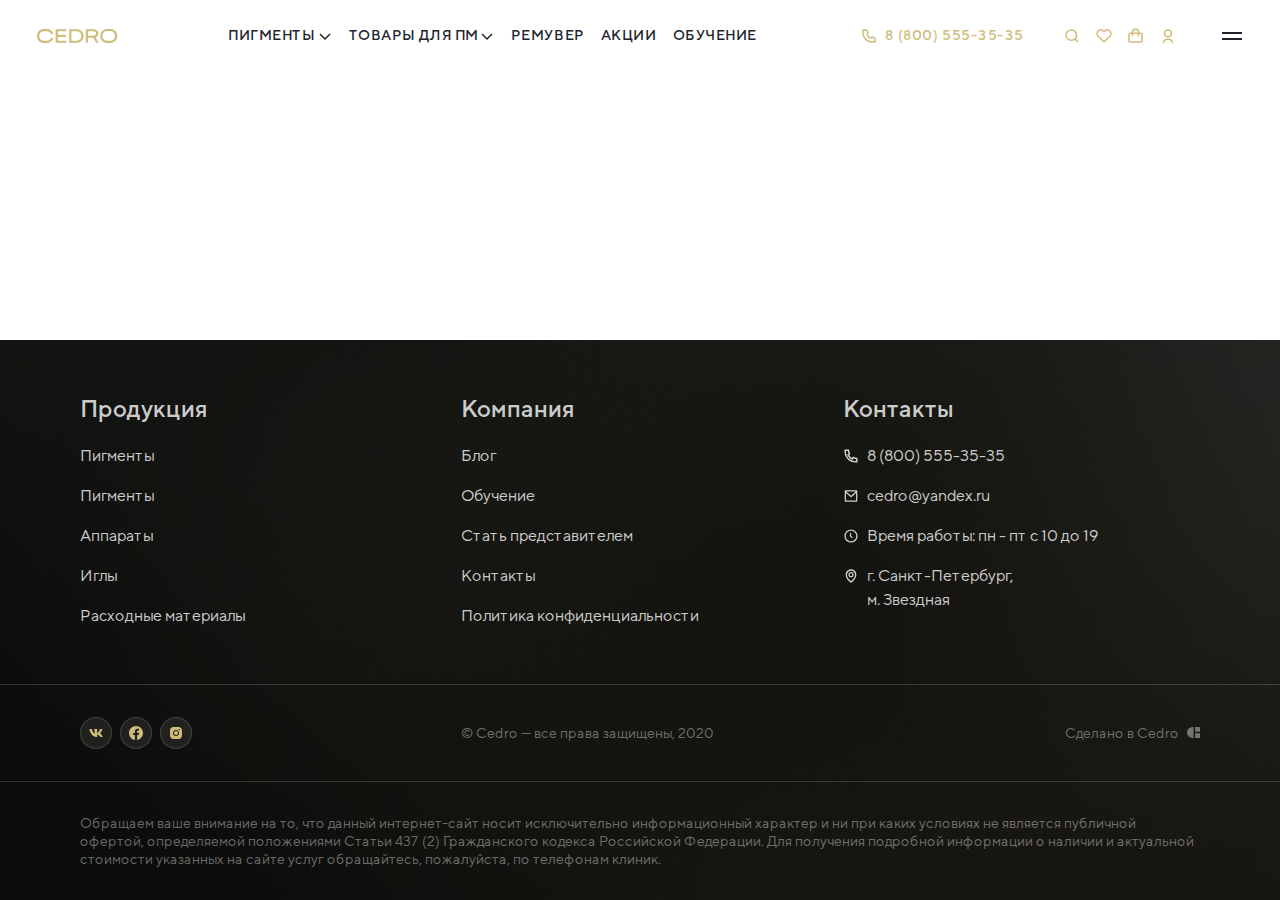
==== commit d6202afc: "Добавляет моб меню" ====
--- a/_html/index.html
+++ b/_html/index.html
@@ -24,20 +24,64 @@
           <nav class="main-nav">
             <ul class="main-nav__header-menu">
               <li class="main-nav__header-menu-item">
-                <a href="javascript:void(0);/#" class="link main-nav__header-menu-link" title="Пигменты">
+                <a class="link main-nav__header-menu-link" title="Пигменты">
                   <span>Пигменты</span>
                   <svg width="16" height="16" viewBox="0 0 16 16" fill="none" xmlns="http://www.w3.org/2000/svg">
                     <path d="M3 6L8 11L13 6" stroke="currentColor" stroke-width="1.5"/>
                   </svg>
                 </a>
+                <ul class="main-nav__header-submenu">
+                  <li class="main-nav__header-submenu-item">
+                    <a href="javascript:void(0);/#" class="link main-nav__header-submenu-link" title="Пигмент 1">
+                      Пигмент 1
+                    </a>
+                  </li>
+                  <li class="main-nav__header-submenu-item">
+                    <a href="javascript:void(0);/#" class="link main-nav__header-submenu-link" title="Пигмент 2">
+                      Пигмент 2
+                    </a>
+                  </li>
+                  <li class="main-nav__header-submenu-item">
+                    <a href="javascript:void(0);/#" class="link main-nav__header-submenu-link" title="Пигмент 3">
+                      Пигмент 3
+                    </a>
+                  </li>
+                  <li class="main-nav__header-submenu-item">
+                    <a href="javascript:void(0);/#" class="link main-nav__header-submenu-link" title="Пигмент 4">
+                      Пигмент 4
+                    </a>
+                  </li>
+                </ul>
               </li>
               <li class="main-nav__header-menu-item">
-                <a href="javascript:void(0);/#" class="link main-nav__header-menu-link" title="Товары для ПМ">
+                <a class="link main-nav__header-menu-link" title="Товары для ПМ">
                 </span>Товары для ПМ</span>
                   <svg width="16" height="16" viewBox="0 0 16 16" fill="none" xmlns="http://www.w3.org/2000/svg">
                     <path d="M3 6L8 11L13 6" stroke="currentColor" stroke-width="1.5"/>
                   </svg>
                 </a>
+                <ul class="main-nav__header-submenu">
+                  <li class="main-nav__header-submenu-item">
+                    <a href="javascript:void(0);/#" class="link main-nav__header-submenu-link" title="Товар 1">
+                      Товар 1
+                    </a>
+                  </li>
+                  <li class="main-nav__header-submenu-item">
+                    <a href="javascript:void(0);/#" class="link main-nav__header-submenu-link" title="Товар 2">
+                      Товар 2
+                    </a>
+                  </li>
+                  <li class="main-nav__header-submenu-item">
+                    <a href="javascript:void(0);/#" class="link main-nav__header-submenu-link" title="Товар 3">
+                      Товар 3
+                    </a>
+                  </li>
+                  <li class="main-nav__header-submenu-item">
+                    <a href="javascript:void(0);/#" class="link main-nav__header-submenu-link" title="Товар 4">
+                      Товар 4
+                    </a>
+                  </li>
+                </ul>
               </li>
               <li class="main-nav__header-menu-item">
                 <a href="javascript:void(0);/#" class="link main-nav__header-menu-link" title="Ремувер">
@@ -111,6 +155,105 @@
             <button class="main-nav__toggle" type="button">
               <span class="visually-hidden">Переключатель меню</span>
             </button>
+
+            <div class="main-nav__full-menu full-menu">
+              <div class="full-menu__wrapper">
+                <div class="container">
+                  <div class="row">
+                    <div class="col-sm-6 col-md-5 col-lg-4">
+                      <a href="javascript:void(0);/#" class="link full-menu__header-link">
+                        <h2 class="full-menu__title">Продукция</h2>
+                      </a>
+                      <ul class="full-menu__list">
+                        <li class="full-menu__item">
+                          <a href="javascript:void(0);/#" class="link full-menu__link">
+                            <span>Пигменты</a>
+                        </li>
+                        <li class="full-menu__item">
+                          <a href="javascript:void(0);/#" class="link full-menu__link">
+                            <span>Пигменты</a>
+                        </li>
+                        <li class="full-menu__item">
+                          <a href="javascript:void(0);/#" class="link full-menu__link">
+                            <span>Аппараты</a>
+                        </li>
+                        <li class="full-menu__item">
+                          <a href="javascript:void(0);/#" class="link full-menu__link">
+                            <span>Иглы</a>
+                        </li>
+                        <li class="full-menu__item">
+                          <a href="javascript:void(0);/#" class="link full-menu__link">
+                            <span>Расходные материалы</a>
+                        </li>
+                      </ul>
+                    </div>
+                    <div class="col-sm-6 col-md-5 col-lg-4">
+                      <a href="javascript:void(0);/#" class="link full-menu__header-link">
+                        <h2 class="full-menu__title">Компания</h2>
+                      </a>
+                      <ul class="full-menu__list">
+                        <li class="full-menu__item">
+                          <a href="javascript:void(0);/#" class="link footer__menu-link">Блог</a>
+                        </li>
+                        <li class="full-menu__item">
+                          <a href="javascript:void(0);/#" class="link full-menu__link">Обучение</a>
+                        </li>
+                        <li class="full-menu__item">
+                          <a href="javascript:void(0);/#" class="link full-menu__link">Стать представителем</a>
+                        </li>
+                        <li class="full-menu__item">
+                          <a href="javascript:void(0);/#" class="link full-menu__link">Контакты</a>
+                        </li>
+                        <li class="full-menu__item">
+                          <a href="javascript:void(0);/#" class="link full-menu__link">Политика конфиденциальности</a>
+                        </li>
+                      </ul>
+                    </div>
+                    <div class="col-sm-6 col-md-5 col-lg-4">
+                      <a href="javascript:void(0);/#" class="link full-menu__header-link">
+                        <h2 class="full-menu__title">Контакты</h2>
+                      </a>
+                      <ul class="full-menu__list">
+                        <li class="full-menu__item">
+                          <a href="tel:+78005553535" class="link full-menu__link full-menu__link--contacts">
+                            <svg width="16" height="17" viewBox="0 0 16 17" fill="none" xmlns="http://www.w3.org/2000/svg">
+                              <path d="M5.95133 7.47489C6.68115 8.75704 7.74296 9.81885 9.02511 10.5487L9.71267 9.58578C9.82323 9.43095 9.98672 9.32202 10.1722 9.27959C10.3576 9.23717 10.5522 9.26419 10.7191 9.35556C11.8191 9.95672 13.0339 10.3183 14.2837 10.4164C14.4787 10.4319 14.6608 10.5203 14.7935 10.664C14.9263 10.8077 15 10.9962 15 11.1919V14.6623C15 14.8549 14.9286 15.0406 14.7996 15.1836C14.6706 15.3266 14.4931 15.4166 14.3016 15.4362C13.8893 15.479 13.474 15.5 13.0556 15.5C6.39778 15.5 1 10.1022 1 3.44444C1 3.026 1.021 2.61067 1.06378 2.19844C1.08342 2.00688 1.17343 1.82941 1.31639 1.70038C1.45935 1.57136 1.64509 1.49996 1.83767 1.5H5.30811C5.50377 1.49998 5.69225 1.5737 5.83597 1.70646C5.9797 1.83923 6.0681 2.02128 6.08356 2.21633C6.18173 3.46606 6.54328 4.68086 7.14444 5.78089C7.23581 5.94777 7.26283 6.14235 7.22041 6.32782C7.17798 6.51328 7.06905 6.67677 6.91422 6.78733L5.95133 7.47489ZM3.98978 6.96389L5.46756 5.90844C5.04816 5.00318 4.76083 4.04243 4.61433 3.05556H2.56333C2.55867 3.18467 2.55633 3.31456 2.55633 3.44444C2.55556 9.24356 7.25644 13.9444 13.0556 13.9444C13.1854 13.9444 13.3153 13.9421 13.4444 13.9367V11.8857C12.4576 11.7392 11.4968 11.4518 10.5916 11.0324L9.53611 12.5102C9.11118 12.3451 8.69845 12.1502 8.301 11.9269L8.25589 11.9012C6.73034 11.033 5.467 9.76966 4.59878 8.24411L4.57311 8.199C4.34982 7.80155 4.15489 7.38882 3.98978 6.96389Z" fill="currentColor"/>
+                            </svg>
+                            <span>8 (800) 555-35-35</span>
+                          </a>
+                        </li>
+                        <li class="full-menu__item">
+                          <a href="mailto:cedro@yandex.ru" class="link full-menu__link full-menu__link--contacts">
+                            <svg width="16" height="17" viewBox="0 0 16 17" fill="none" xmlns="http://www.w3.org/2000/svg">
+                              <path d="M2.00065 2.5H14.0007C14.1775 2.5 14.347 2.57024 14.4721 2.69526C14.5971 2.82029 14.6673 2.98986 14.6673 3.16667V13.8333C14.6673 14.0101 14.5971 14.1797 14.4721 14.3047C14.347 14.4298 14.1775 14.5 14.0007 14.5H2.00065C1.82384 14.5 1.65427 14.4298 1.52925 14.3047C1.40422 14.1797 1.33398 14.0101 1.33398 13.8333V3.16667C1.33398 2.98986 1.40422 2.82029 1.52925 2.69526C1.65427 2.57024 1.82384 2.5 2.00065 2.5ZM13.334 5.32533L8.04865 10.0587L2.66732 5.31067V13.1667H13.334V5.32533ZM3.00798 3.83333L8.04132 8.27467L13.002 3.83333H3.00798Z" fill="currentColor"/>
+                            </svg>
+                            <span>cedro@yandex.ru</span>
+                          </a>
+                        </li>
+                        <li class="full-menu__item">
+                          <a href="javascript:void(0);/#" class="link full-menu__link full-menu__link--contacts">
+                            <svg width="16" height="17" viewBox="0 0 16 17" fill="none" xmlns="http://www.w3.org/2000/svg">
+                              <path d="M8 1.5C4.1402 1.5 1 4.6402 1 8.5C1 12.3598 4.1402 15.5 8 15.5C11.8598 15.5 15 12.3598 15 8.5C15 4.6402 11.8598 1.5 8 1.5ZM8 14.1C4.9123 14.1 2.4 11.5877 2.4 8.5C2.4 5.4123 4.9123 2.9 8 2.9C11.0877 2.9 13.6 5.4123 13.6 8.5C13.6 11.5877 11.0877 14.1 8 14.1Z" fill="currentColor"/>
+                              <path d="M8.125 5.375H6.875V8.75875L8.93313 10.8169L9.81687 9.93312L8.125 8.24125V5.375Z" fill="currentColor"/>
+                            </svg>
+                            <span>Время работы: пн - пт с 10 до 19</span>
+                          </a>
+                        </li>
+                        <li class="full-menu__item">
+                          <a href="javascript:void(0);/#" class="link full-menu__link full-menu__link--contacts">
+                            <svg width="16" height="16" viewBox="0 0 16 16" fill="none" xmlns="http://www.w3.org/2000/svg">
+                              <path d="M8.00123 9.33272C9.4719 9.33272 10.6679 8.13672 10.6679 6.66606C10.6679 5.19539 9.4719 3.99939 8.00123 3.99939C6.53056 3.99939 5.33456 5.19539 5.33456 6.66606C5.33456 8.13672 6.53056 9.33272 8.00123 9.33272ZM8.00123 5.33272C8.73656 5.33272 9.33456 5.93072 9.33456 6.66606C9.33456 7.40139 8.73656 7.99939 8.00123 7.99939C7.2659 7.99939 6.6679 7.40139 6.6679 6.66606C6.6679 5.93072 7.2659 5.33272 8.00123 5.33272Z" fill="currentColor"/>
+                              <path d="M7.61332 14.5427C7.72932 14.6254 7.86465 14.6667 7.99999 14.6667C8.13532 14.6667 8.27065 14.6254 8.38665 14.5427C8.58932 14.3994 13.3527 10.96 13.3333 6.66671C13.3333 3.72604 10.9407 1.33337 7.99999 1.33337C5.05932 1.33337 2.66665 3.72604 2.66665 6.66337C2.64732 10.96 7.41065 14.3994 7.61332 14.5427ZM7.99999 2.66671C10.206 2.66671 12 4.46071 12 6.67004C12.014 9.62871 9.07465 12.2854 7.99999 13.1567C6.92599 12.2847 3.98599 9.62737 3.99999 6.66671C3.99999 4.46071 5.79399 2.66671 7.99999 2.66671Z" fill="currentColor"/>
+                            </svg>
+                            <span>г. Санкт-Петербург, <br>м. Звездная</span>
+                          </a>
+                        </li>
+                      </ul>
+                    </div>
+                  </div>
+                </div>
+              </div>
+            </div>
           </nav>
         </div>
       </div>
@@ -121,81 +264,81 @@
   </main>
 
   <footer class="footer">
-    <div class="footer__menu">
+    <div class="footer__menu full-menu">
       <div class="container">
         <div class="row">
           <div class="col-sm-6 col-md-5 col-lg-4">
-            <a href="javascript:void(0);/#" class="link link--footer footer__menu-header-link">
-              <h2 class="footer__menu-title">Продукция</h2>
+            <a href="javascript:void(0);/#" class="link link--footer full-menu__header-link">
+              <h2 class="full-menu__title">Продукция</h2>
             </a>
-            <ul class="footer__menu-list">
-              <li class="footer__menu-item">
-                <a href="javascript:void(0);/#" class="link link--footer footer__menu-link">
+            <ul class="full-menu__list">
+              <li class="full-menu__item">
+                <a href="javascript:void(0);/#" class="link link--footer full-menu__link">
                   <span>Пигменты</a>
               </li>
-              <li class="footer__menu-item">
-                <a href="javascript:void(0);/#" class="link link--footer footer__menu-link">
+              <li class="full-menu__item">
+                <a href="javascript:void(0);/#" class="link link--footer full-menu__link">
                   <span>Пигменты</a>
               </li>
-              <li class="footer__menu-item">
-                <a href="javascript:void(0);/#" class="link link--footer footer__menu-link">
+              <li class="full-menu__item">
+                <a href="javascript:void(0);/#" class="link link--footer full-menu__link">
                   <span>Аппараты</a>
               </li>
-              <li class="footer__menu-item">
-                <a href="javascript:void(0);/#" class="link link--footer footer__menu-link">
+              <li class="full-menu__item">
+                <a href="javascript:void(0);/#" class="link link--footer full-menu__link">
                   <span>Иглы</a>
               </li>
-              <li class="footer__menu-item">
-                <a href="javascript:void(0);/#" class="link link--footer footer__menu-link">
+              <li class="full-menu__item">
+                <a href="javascript:void(0);/#" class="link link--footer full-menu__link">
                   <span>Расходные материалы</a>
               </li>
             </ul>
           </div>
           <div class="col-sm-6 col-md-5 col-lg-4">
-            <a href="javascript:void(0);/#" class="link link--footer footer__menu-header-link">
-              <h2 class="footer__menu-title">Компания</h2>
+            <a href="javascript:void(0);/#" class="link link--footer full-menu__header-link">
+              <h2 class="full-menu__title">Компания</h2>
             </a>
-            <ul class="footer__menu-list">
-              <li class="footer__menu-item">
+            <ul class="full-menu__list">
+              <li class="full-menu__item">
                 <a href="javascript:void(0);/#" class="link link--footer footer__menu-link">Блог</a>
               </li>
-              <li class="footer__menu-item">
-                <a href="javascript:void(0);/#" class="link link--footer footer__menu-link">Обучение</a>
-              </li>
-              <li class="footer__menu-item">
-                <a href="javascript:void(0);/#" class="link link--footer footer__menu-link">Стать представителем</a>
-              </li>
-              <li class="footer__menu-item">
-                <a href="javascript:void(0);/#" class="link link--footer footer__menu-link">Контакты</a>
-              </li>
-              <li class="footer__menu-item">
-                <a href="javascript:void(0);/#" class="link link--footer footer__menu-link">Политика конфиденциальности</a>
+              <li class="full-menu__item">
+                <a href="javascript:void(0);/#" class="link link--footer full-menu__link">Обучение</a>
+              </li>
+              <li class="full-menu__item">
+                <a href="javascript:void(0);/#" class="link link--footer full-menu__link">Стать представителем</a>
+              </li>
+              <li class="full-menu__item">
+                <a href="javascript:void(0);/#" class="link link--footer full-menu__link">Контакты</a>
+              </li>
+              <li class="full-menu__item">
+                <a href="javascript:void(0);/#" class="link link--footer full-menu__link">Политика конфиденциальности</a>
               </li>
             </ul>
           </div>
           <div class="col-sm-6 col-md-5 col-lg-4">
-            <a href="javascript:void(0);/#" class="link link--footer footer__menu-header-link">
-              <h2 class="footer__menu-title">Контакты</h2>
+            <a href="javascript:void(0);/#" class="link link--footer ffull-menu__header-link">
+              <h2 class="full-menu__title">Контакты</h2>
             </a>
-            <ul class="footer__menu-list">
-              <li class="footer__menu-item">
-                <a href="tel:+78005553535" class="link link--footer footer__menu-link footer__menu-link--contacts">
+            <ul class="full-menu__list">
+              <li class="full-menu__item">
+                <a href="tel:+78005553535" class="link link--footer full-menu__link full-menu__link--contacts">
                   <svg width="16" height="17" viewBox="0 0 16 17" fill="none" xmlns="http://www.w3.org/2000/svg">
                     <path d="M5.95133 7.47489C6.68115 8.75704 7.74296 9.81885 9.02511 10.5487L9.71267 9.58578C9.82323 9.43095 9.98672 9.32202 10.1722 9.27959C10.3576 9.23717 10.5522 9.26419 10.7191 9.35556C11.8191 9.95672 13.0339 10.3183 14.2837 10.4164C14.4787 10.4319 14.6608 10.5203 14.7935 10.664C14.9263 10.8077 15 10.9962 15 11.1919V14.6623C15 14.8549 14.9286 15.0406 14.7996 15.1836C14.6706 15.3266 14.4931 15.4166 14.3016 15.4362C13.8893 15.479 13.474 15.5 13.0556 15.5C6.39778 15.5 1 10.1022 1 3.44444C1 3.026 1.021 2.61067 1.06378 2.19844C1.08342 2.00688 1.17343 1.82941 1.31639 1.70038C1.45935 1.57136 1.64509 1.49996 1.83767 1.5H5.30811C5.50377 1.49998 5.69225 1.5737 5.83597 1.70646C5.9797 1.83923 6.0681 2.02128 6.08356 2.21633C6.18173 3.46606 6.54328 4.68086 7.14444 5.78089C7.23581 5.94777 7.26283 6.14235 7.22041 6.32782C7.17798 6.51328 7.06905 6.67677 6.91422 6.78733L5.95133 7.47489ZM3.98978 6.96389L5.46756 5.90844C5.04816 5.00318 4.76083 4.04243 4.61433 3.05556H2.56333C2.55867 3.18467 2.55633 3.31456 2.55633 3.44444C2.55556 9.24356 7.25644 13.9444 13.0556 13.9444C13.1854 13.9444 13.3153 13.9421 13.4444 13.9367V11.8857C12.4576 11.7392 11.4968 11.4518 10.5916 11.0324L9.53611 12.5102C9.11118 12.3451 8.69845 12.1502 8.301 11.9269L8.25589 11.9012C6.73034 11.033 5.467 9.76966 4.59878 8.24411L4.57311 8.199C4.34982 7.80155 4.15489 7.38882 3.98978 6.96389Z" fill="currentColor"/>
                   </svg>
                   <span>8 (800) 555-35-35</span>
                 </a>
               </li>
-              <li class="footer__menu-item">
-                <a href="mailto:cedro@yandex.ru" class="link link--footer footer__menu-link footer__menu-link--contacts">
+              <li class="full-menu__item">
+                <a href="mailto:cedro@yandex.ru" class="link link--footer full-menu__link full-menu__link--contacts">
                   <svg width="16" height="17" viewBox="0 0 16 17" fill="none" xmlns="http://www.w3.org/2000/svg">
                     <path d="M2.00065 2.5H14.0007C14.1775 2.5 14.347 2.57024 14.4721 2.69526C14.5971 2.82029 14.6673 2.98986 14.6673 3.16667V13.8333C14.6673 14.0101 14.5971 14.1797 14.4721 14.3047C14.347 14.4298 14.1775 14.5 14.0007 14.5H2.00065C1.82384 14.5 1.65427 14.4298 1.52925 14.3047C1.40422 14.1797 1.33398 14.0101 1.33398 13.8333V3.16667C1.33398 2.98986 1.40422 2.82029 1.52925 2.69526C1.65427 2.57024 1.82384 2.5 2.00065 2.5ZM13.334 5.32533L8.04865 10.0587L2.66732 5.31067V13.1667H13.334V5.32533ZM3.00798 3.83333L8.04132 8.27467L13.002 3.83333H3.00798Z" fill="currentColor"/>
                   </svg>
                   <span>cedro@yandex.ru</span>
                 </a>
               </li>
-              <li class="footer__menu-item">
-                <a href="javascript:void(0);/#" class="link link--footer footer__menu-link footer__menu-link--contacts">
+              <li class="full-menu__item">
+                <a href="javascript:void(0);/#" class="link link--footer full-menu__link full-menu__link--contacts">
                   <svg width="16" height="17" viewBox="0 0 16 17" fill="none" xmlns="http://www.w3.org/2000/svg">
                     <path d="M8 1.5C4.1402 1.5 1 4.6402 1 8.5C1 12.3598 4.1402 15.5 8 15.5C11.8598 15.5 15 12.3598 15 8.5C15 4.6402 11.8598 1.5 8 1.5ZM8 14.1C4.9123 14.1 2.4 11.5877 2.4 8.5C2.4 5.4123 4.9123 2.9 8 2.9C11.0877 2.9 13.6 5.4123 13.6 8.5C13.6 11.5877 11.0877 14.1 8 14.1Z" fill="currentColor"/>
                     <path d="M8.125 5.375H6.875V8.75875L8.93313 10.8169L9.81687 9.93312L8.125 8.24125V5.375Z" fill="currentColor"/>
@@ -203,8 +346,8 @@
                   <span>Время работы: пн - пт с 10 до 19</span>
                 </a>
               </li>
-              <li class="footer__menu-item">
-                <a href="javascript:void(0);/#" class="link link--footer footer__menu-link footer__menu-link--contacts">
+              <li class="full-menu__item">
+                <a href="javascript:void(0);/#" class="link link--footer full-menu__link full-menu__link--contacts">
                   <svg width="16" height="16" viewBox="0 0 16 16" fill="none" xmlns="http://www.w3.org/2000/svg">
                     <path d="M8.00123 9.33272C9.4719 9.33272 10.6679 8.13672 10.6679 6.66606C10.6679 5.19539 9.4719 3.99939 8.00123 3.99939C6.53056 3.99939 5.33456 5.19539 5.33456 6.66606C5.33456 8.13672 6.53056 9.33272 8.00123 9.33272ZM8.00123 5.33272C8.73656 5.33272 9.33456 5.93072 9.33456 6.66606C9.33456 7.40139 8.73656 7.99939 8.00123 7.99939C7.2659 7.99939 6.6679 7.40139 6.6679 6.66606C6.6679 5.93072 7.2659 5.33272 8.00123 5.33272Z" fill="currentColor"/>
                     <path d="M7.61332 14.5427C7.72932 14.6254 7.86465 14.6667 7.99999 14.6667C8.13532 14.6667 8.27065 14.6254 8.38665 14.5427C8.58932 14.3994 13.3527 10.96 13.3333 6.66671C13.3333 3.72604 10.9407 1.33337 7.99999 1.33337C5.05932 1.33337 2.66665 3.72604 2.66665 6.66337C2.64732 10.96 7.41065 14.3994 7.61332 14.5427ZM7.99999 2.66671C10.206 2.66671 12 4.46071 12 6.67004C12.014 9.62871 9.07465 12.2854 7.99999 13.1567C6.92599 12.2847 3.98599 9.62737 3.99999 6.66671C3.99999 4.46071 5.79399 2.66671 7.99999 2.66671Z" fill="currentColor"/>
--- a/css/common.css
+++ b/css/common.css
@@ -49,6 +49,7 @@
 body {
   display: flex;
   flex-direction: column;
+  width: 100%;
   min-width: 320px;
   min-height: 100vh;
   margin: 0;
@@ -99,6 +100,11 @@
   padding: 0 80px;
 }
 
+.block-scroll {
+  position: fixed;
+  overflow-y: scroll;
+}
+
 .link {
   color: var(--color-black-russian);
   transition:
@@ -161,6 +167,8 @@
 
 .header__logo {
   flex: 0 0 auto;
+  position: relative;
+  z-index: 1;
   margin-right: 105px;
 }
 
@@ -187,11 +195,16 @@
   list-style: none;
 }
 
+.main-nav__header-menu-item {
+  position: relative;
+}
+
 .main-nav__header-menu-item:not(:last-of-type) {
   margin-right: 16px;
 }
 
 .main-nav__header-menu-link {
+  cursor: pointer;
   display: flex;
   align-items: center;
   font-weight: 500;
@@ -210,6 +223,38 @@
   display: inline-block;
   width: 16px;
   height: 16px;
+}
+
+.main-nav__header-submenu {
+  visibility: hidden;
+  opacity: 0;
+  position: absolute;
+  top: 100%;
+  left: 16px;
+  width: max-content;
+  min-width: 120px;
+  max-width: 200px;
+  margin: 0;
+  padding: 8px;
+  list-style: none;
+  background-color: var(--color-white);
+  box-shadow: 0 2px 5px -2px var(--color-winter-haze);
+  transform: translateY(8px);
+  transition:
+    visibility var(--transition-400),
+    opacity var(--transition-400),
+    transform var(--transition-400);
+}
+
+.main-nav__header-menu-link:hover ~ .main-nav__header-submenu,
+.main-nav__header-menu-link:focus ~ .main-nav__header-submenu {
+  visibility: visible;
+  opacity: 1;
+  transform: translateY(0);
+}
+
+.main-nav__header-submenu-link {
+  width: fit-content;
 }
 
 .main-nav__phone-link {
@@ -258,11 +303,13 @@
 .main-nav__toggle {
   cursor: pointer;
   position: relative;
+  z-index: 1;
   width: 32px;
   height: 32px;
   padding: 0;
   background: transparent;
   border: none;
+  transition: opacity var(--transition-400);
 }
 
 .main-nav__toggle::before,
@@ -274,6 +321,9 @@
   width: 20px;
   height: 2px;
   background-color: var(--color-black-russian);
+  transition:
+    background-color var(--transition-400),
+    transform var(--transition-400);
 }
 
 .main-nav__toggle::before {
@@ -282,6 +332,14 @@
 
 .main-nav__toggle::after {
   transform: translate(-50%, calc(-50% + 3px));
+}
+
+.main-nav.open .main-nav__toggle::before {
+  transform: translate(-50%, -50%) rotate(45deg);
+}
+
+.main-nav.open .main-nav__toggle::after {
+  transform: translate(-50%, -50%) rotate(-45deg);
 }
 
 .main-nav__toggle:hover::before,
@@ -289,6 +347,94 @@
 .main-nav__toggle:focus::before,
 .main-nav__toggle:focus::after {
   background-color: var(--color-winter-haze);
+}
+
+.main-nav__toggle:active {
+  opacity: 0.72;;
+}
+
+.main-nav__full-menu {
+  position: fixed;
+  visibility: hidden;
+  opacity: 0;
+  top: 0;
+  left: 0;
+  right: 0;
+  bottom: 0;
+  background-color: var(--color-white)  ;
+  transition:
+    visibility var(--transition-400),
+    opacity var(--transition-400);
+}
+
+.main-nav__full-menu::before {
+  position: fixed;
+  content: "";
+  top: 0;
+  left: 0;
+  right: 0;
+  z-index: 1;
+  height: 80px;
+  background-image: linear-gradient(to bottom,var(--color-white) 70%, transparent 100%);
+}
+
+.main-nav.open .main-nav__full-menu {
+  visibility: visible;
+  opacity: 1;
+}
+
+.full-menu {
+  overflow-y: auto;
+}
+
+.full-menu__wrapper {
+  display: flex;
+  align-items: center;
+  min-height: 100%;
+  padding: 96px 0;
+}
+
+.full-menu__title {
+  margin: 0;
+  margin-bottom: 24px;
+  font-weight: 500;
+  font-size: 24px;
+  line-height: 1;
+}
+
+.full-menu__list {
+  margin: 0;
+  padding: 0;
+  list-style: none;
+}
+
+.full-menu__item {
+  font-size: 16px;
+  line-height: 1.5;
+}
+
+.full-menu__item:not(:last-of-type) {
+  margin-bottom: 16px;
+}
+
+.full-menu__link--contacts {
+  display: flex;
+  align-items: flex-start;
+  width: fit-content;
+}
+
+.full-menu__link--contacts svg {
+  display: inline-block;
+  flex: 0 0 auto;
+  margin-top: 4px;
+  margin-right: 8px;
+  width: 16px;
+  height: 16px;
+}
+
+.full-menu__link--contacts span {
+  display: inline-block;
+  flex: 0 1 auto;
 }
 
 .footer {
@@ -304,53 +450,6 @@
 .footer__menu {
   padding: 56px 0;
   border-bottom: 1px solid var(--color-white-016);
-}
-
-.footer__menu-header-link {
-  color: var(--color-white);
-}
-
-.footer__menu-title {
-  margin: 0;
-  margin-bottom: 24px;
-  font-weight: 500;
-  font-size: 24px;
-  line-height: 1;
-}
-
-.footer__menu-list {
-  margin: 0;
-  padding: 0;
-  list-style: none;
-}
-
-.footer__menu-item {
-  font-size: 16px;
-  line-height: 1.5;
-}
-
-.footer__menu-item:not(:last-of-type) {
-  margin-bottom: 16px;
-}
-
-.footer__menu-link--contacts {
-  display: flex;
-  align-items: flex-start;
-  width: fit-content;
-}
-
-.footer__menu-link--contacts svg {
-  display: inline-block;
-  flex: 0 0 auto;
-  margin-top: 4px;
-  margin-right: 8px;
-  width: 16px;
-  height: 16px;
-}
-
-.footer__menu-link--contacts span {
-  display: inline-block;
-  flex: 0 1 auto;
 }
 
 .footer__contacts {
--- a/css/common-resize.css
+++ b/css/common-resize.css
@@ -44,7 +44,7 @@
     display: none;
   }
 
-  .footer__menu .col-lg-4:not(:last-of-type) {
+  .full-menu .col-lg-4:not(:last-of-type) {
     margin-bottom: 40px;
   }
 }
@@ -62,17 +62,22 @@
     margin-right: 16px;
   }
 
-  .footer__menu {
-    padding: 64px 0 40px;
+  .full-menu__wrapper {
+    display: block;
+    padding-bottom: 40px;
   }
 
-  .footer__menu-title {
+  .full-menu__title {
     margin-bottom: 16px;
     font-size: 20px;
   }
 
-  .footer__menu-item:not(:last-of-type) {
+  .full-menu__item:not(:last-of-type) {
     margin-bottom: 8px;
+  }
+
+  .footer__menu {
+    padding: 64px 0 40px;
   }
 
   .footer__contacts {
@@ -109,7 +114,7 @@
 
 @media (max-width: 374px) {
   .header__logo {
-    margin-right: 8px;
+    margin-right: 4px;
   }
 
   .main-nav__user-menu {
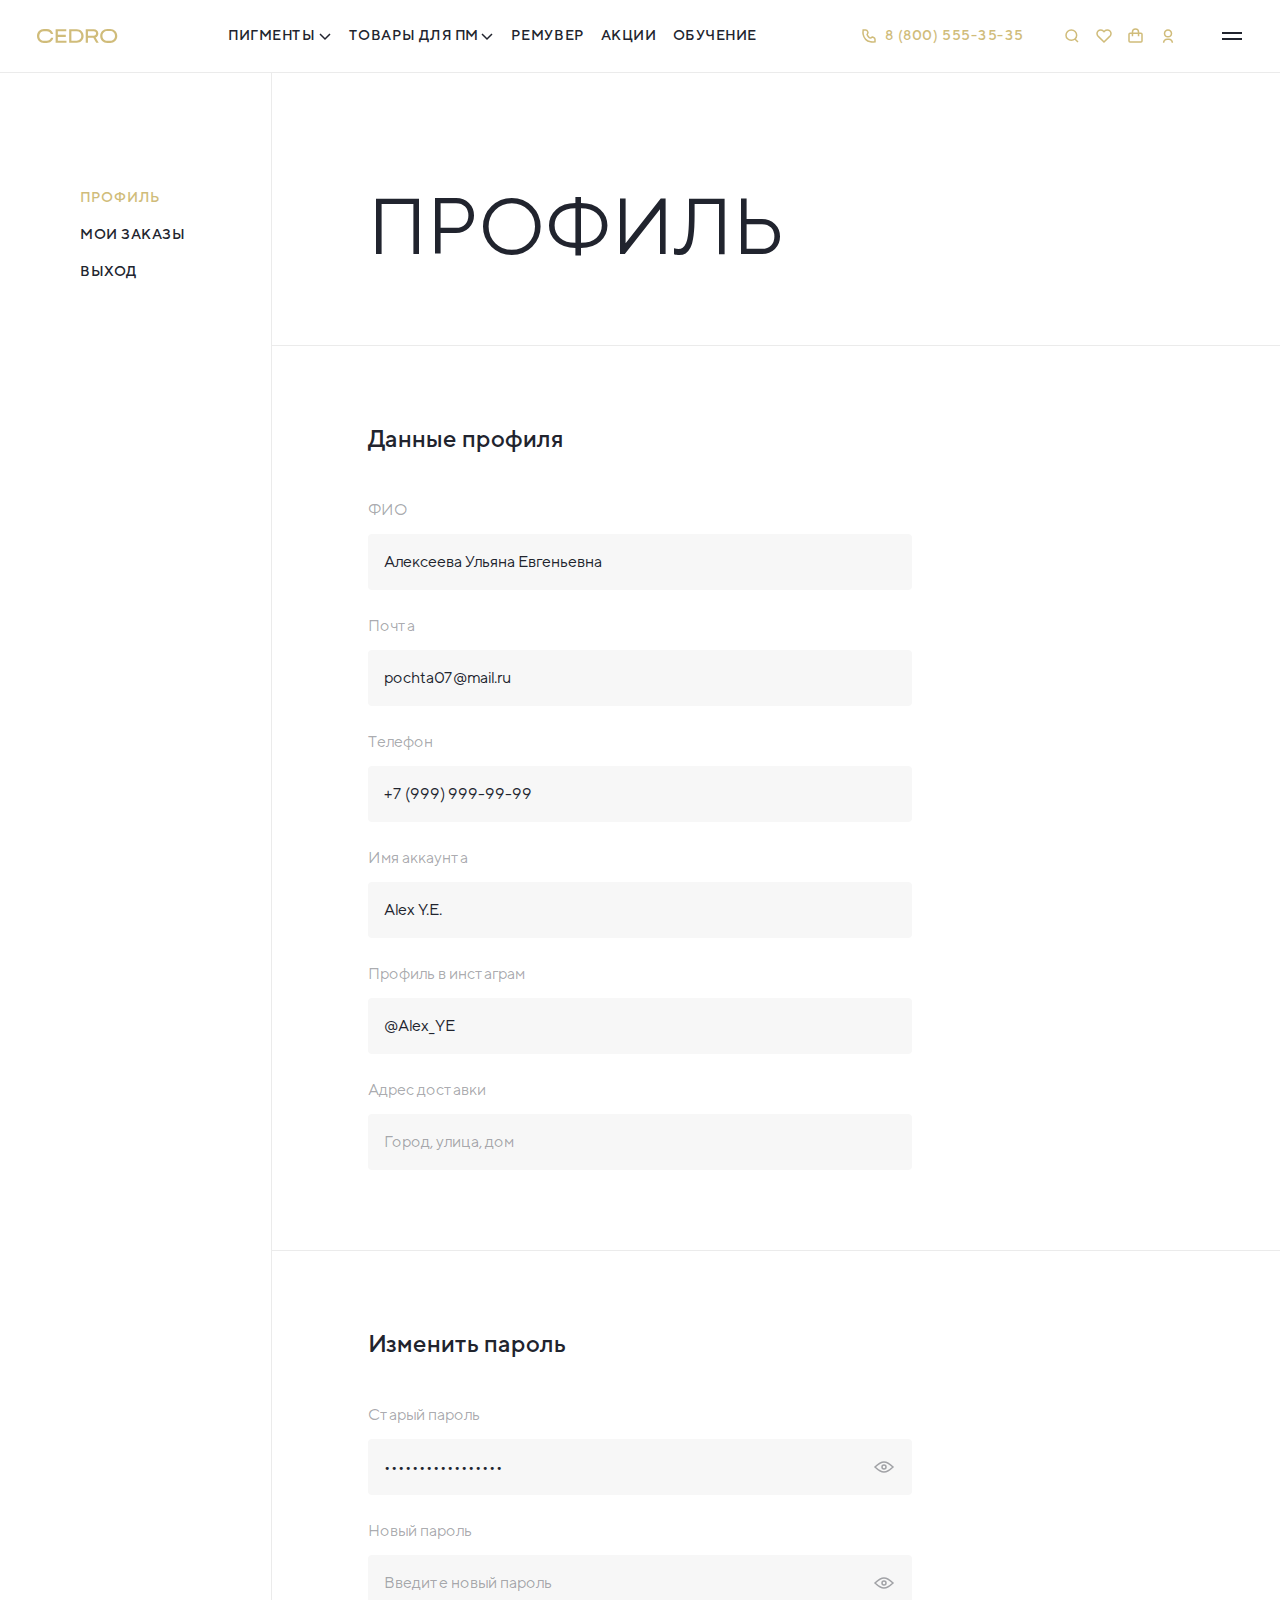
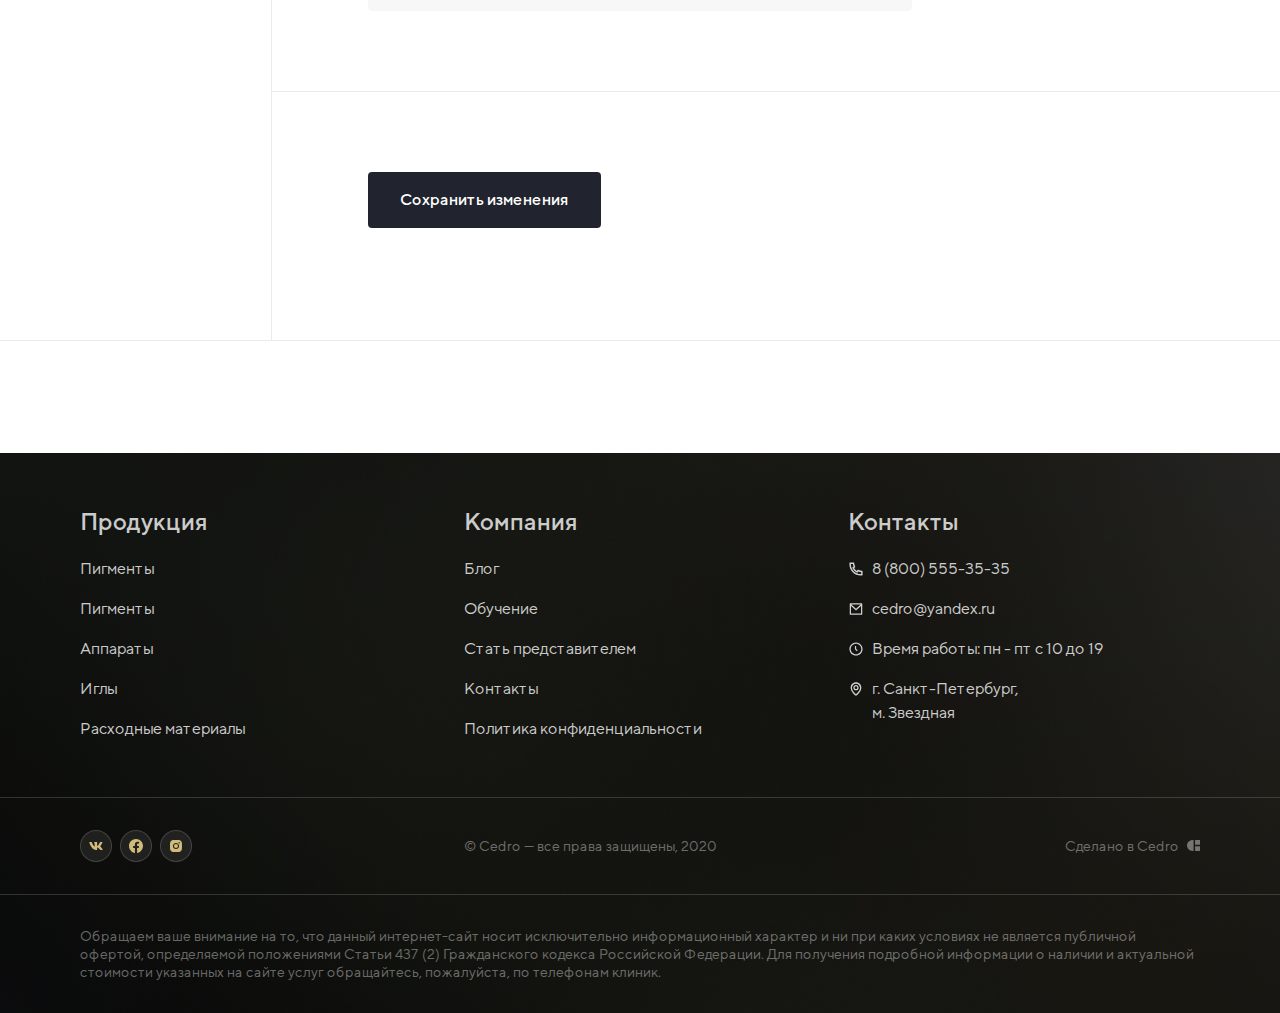
==== commit d576c646: "Добавляет профиль ЛК" ====
--- a/_html/index.html
+++ b/_html/index.html
@@ -261,6 +261,119 @@
   </header>
 
   <main>
+    <section class="profile">
+      <div class="profile__menu">
+        <div class="profile__menu-inner">
+          <ul class="profile__menu-list">
+            <li class="profile__menu-item">
+              <a class="link profile__menu-link profile__menu-link--current">Профиль</a>
+            </li>
+            <li class="profile__menu-item">
+              <a href="javascript:void(0);/#" class="link profile__menu-link">Мои заказы</a>
+            </li>
+            <li class="profile__menu-item">
+              <a href="javascript:void(0);/#" class="link profile__menu-link">Выход</a>
+            </li>
+          </ul>
+        </div>
+      </div>
+      <div class="profile__content">
+        <div class="profile__title">
+          <div class="container">
+            <div class="row justify-content-center">
+              <div class="col-md-10 col-lg-6">
+                <h1 class="profile__title-content">
+                  Профиль
+                </h1>
+              </div>
+            </div>
+          </div>
+        </div>
+        <div class="profile-form">
+          <form action="#" method="POST">
+            <div class="profile-form__section">
+              <div class="container">
+                <div class="row justify-content-center">
+                  <div class="col-md-10 col-lg-6">
+                    <h2 class="profile-form__title">Данные профиля</h2>
+                    <label class="profile-form__label">
+                      <span>ФИО</span>
+                      <input type="text" name="user-name" required value="Алексеева Ульяна Евгеньевна" placeholder="Иванов Петр Сергеевич">
+                    </label>
+                    <label class="profile-form__label">
+                      <span>Почта</span>
+                      <input type="email" name="user-email" required value="pochta07@mail.ru" placeholder="example@mail.ru">
+                    </label>
+                    <label class="profile-form__label">
+                      <span>Телефон</span>
+                      <input type="tel" name="user-phone" required value="+7 (999) 999-99-99" placeholder="+7 (999) 111-22-33">
+                    </label>
+                    <label class="profile-form__label">
+                      <span>Имя аккаунта</span>
+                      <input type="text" name="user-nickname" required value="Alex Y.E." placeholder="Nickname">
+                    </label>
+                    <label class="profile-form__label">
+                      <span>Профиль в инстаграм</span>
+                      <input type="text" name="user-instagram" value="@Alex_YE" placeholder="@nickname">
+                    </label>
+                    <label class="profile-form__label">
+                      <span>Адрес доставки</span>
+                      <input type="text" name="user-delivery-address" placeholder="Город, улица, дом">
+                    </label>
+                  </div>
+                </div>
+              </div>
+            </div>
+            <div class="profile-form__section">
+              <div class="container">
+                <div class="row justify-content-center">
+                  <div class="col-md-10 col-lg-6">
+                    <h2 class="profile-form__title">Изменить пароль</h2>
+                    <label class="profile-form__label">
+                      <span>Старый пароль</span>
+                      <div class="profile-form__input-wrapper">
+                        <input type="password" name="user-current-password" required value="7127sdf29hr3872gf" placeholder="Введите старый пароль">
+                        <button class="profile-form__change-view-btn" type="button">
+                          <svg width="24" height="24" viewBox="0 0 24 24" fill="none" xmlns="http://www.w3.org/2000/svg">
+                            <path d="M12 7C15.7855 7 21 12 21 12C21 12 15.7855 17 12 17C8.21453 17 3 12 3 12C3 12 8.21453 7 12 7Z" stroke="currentColor" stroke-width="1.5"/>
+                            <circle cx="12" cy="12" r="2" stroke="currentColor" stroke-width="1.5"/>
+                            <path class="denial" d="M5 19L19 5" stroke="currentColor" stroke-width="1.5" stroke-linecap="round" stroke-linejoin="round"/>
+                          </svg>
+                          <span class="visually-hidden">Переключатель отображения пароля</span>
+                        </button>
+                      </div>
+                    </label>
+                    <label class="profile-form__label">
+                      <span>Новый пароль</span>
+                      <div class="profile-form__input-wrapper">
+                        <input type="password" name="user-new-password" required placeholder="Введите новый пароль">
+                        <button class="profile-form__change-view-btn" type="button">
+                          <svg width="24" height="24" viewBox="0 0 24 24" fill="none" xmlns="http://www.w3.org/2000/svg">
+                            <path d="M12 7C15.7855 7 21 12 21 12C21 12 15.7855 17 12 17C8.21453 17 3 12 3 12C3 12 8.21453 7 12 7Z" stroke="currentColor" stroke-width="1.5"/>
+                            <circle cx="12" cy="12" r="2" stroke="currentColor" stroke-width="1.5"/>
+                            <path class="denial" d="M5 19L19 5" stroke="currentColor" stroke-width="1.5" stroke-linecap="round" stroke-linejoin="round"/>
+                          </svg>
+                          <span class="visually-hidden">Переключатель отображения пароля</span>
+                        </button>
+                      </div>
+                    </label>
+                  </div>
+                </div>
+              </div>
+            </div>
+            <div class="profile-form__section">
+              <div class="container">
+                <div class="row justify-content-center">
+                  <div class="col-md-10 col-lg-6">
+                    <button class="btn profile-form__submit-btn" type="button">Сохранить изменения</button>
+                  </div>
+                </div>
+              </div>
+            </div>
+          </form>
+        </div>
+      </div>
+    </section>
   </main>
 
   <footer class="footer">
--- a/css/common.css
+++ b/css/common.css
@@ -1,8 +1,11 @@
 :root {
-  --color-white:                #FFFFFF;
   --color-black:                #000000;
 
-  --color-black-russian:        #21242E;
+  --color-black-russian:        #21242e;
+  --color-whisper:              #ebebeb;
+  --color-white-smoke:          #f7f7f7;
+
+  --color-white:                #ffffff;
 
   --color-winter-haze:          #d0bc7a;
 
@@ -10,6 +13,9 @@
   --color-white-016:            rgba(255, 255, 255, 0.16);
   --color-white-040:            rgba(255, 255, 255, 0.4);
   --color-white-080:            rgba(255, 255, 255, 0.8);
+
+  --color-black-russian-040:    rgba(33, 36, 46, 0.4);
+  --color-black-russian-080:    rgba(33, 36, 46, 0.8);
 
 
   --font-primary: "TT Norms", "Arial", sans-serif;
@@ -46,6 +52,10 @@
     url("../fonts/pf-regal-display-pro-500i.woff") format("woff");
 }
 
+html {
+  font-size: 21.33333px;
+}
+
 body {
   display: flex;
   flex-direction: column;
@@ -124,23 +134,23 @@
   color: var(--color-white-080);
 }
 
-.link:hover,
+.link[href]:hover,
 .link:focus {
   color: var(--color-winter-haze);
 }
 
-.link--inverted:hover,
+.link--inverted[href]:hover,
 .link--inverted:focus {
   color: var(--color-black-russian);
 }
 
-.link--logo:hover,
+.link--logo[href]:hover,
 .link--logo:focus {
   color: var(--color-winter-haze);
   opacity: 0.72;
 }
 
-.link--footer:hover,
+.link--footer[href]:hover,
 .link--footer:focus {
   color: var(--color-winter-haze);
 }
@@ -153,7 +163,34 @@
   opacity: 0.44;
 }
 
+.btn {
+  cursor: pointer;
+  padding: 16px 32px;
+  font-family: inherit;
+  font-weight: 500;
+  font-size: 16px;
+  line-height: 1.5;
+  text-align: center;
+  color: var(--color-white);
+  background-color: var(--color-black-russian);
+  border: none;
+  border-radius: 4px;
+  transition:
+    background-color var(--transition-400),
+    opacity var(--transition-400);
+}
+
+.btn:hover,
+.btn:focus {
+  background-color: var(--color-winter-haze);
+}
+.btn:active {
+  opacity: 0.72;
+}
+
 .header {
+  position: relative;
+  z-index: 22;
   flex: 0 0 auto;
   padding: 20px 0;
 }
@@ -231,6 +268,7 @@
   position: absolute;
   top: 100%;
   left: 16px;
+  z-index: 11;
   width: max-content;
   min-width: 120px;
   max-width: 200px;
@@ -238,6 +276,7 @@
   padding: 8px;
   list-style: none;
   background-color: var(--color-white);
+  border-radius: 4px;
   box-shadow: 0 2px 5px -2px var(--color-winter-haze);
   transform: translateY(8px);
   transition:
@@ -350,7 +389,7 @@
 }
 
 .main-nav__toggle:active {
-  opacity: 0.72;;
+  opacity: 0.72;
 }
 
 .main-nav__full-menu {
@@ -437,6 +476,175 @@
   flex: 0 1 auto;
 }
 
+.profile {
+  position: relative;
+  margin-bottom: 112px;
+  border-bottom: 1px solid var(--color-whisper);
+}
+
+.profile__menu {
+  position: absolute;
+  top: 1px;
+  bottom: 0;
+  left: calc(50% - 1120px / 2);
+  width: calc(6 / 35 * 1120px);
+  border-right: 1px solid var(--color-whisper);
+}
+
+.profile__menu::before {
+  position: absolute;
+  content: "";
+  top: 0;
+  right: 0;
+  bottom: 0;
+  width: 100vw;
+  background-color: var(--color-white);
+}
+
+.profile__menu-inner {
+  position: relative;
+  z-index: 1;
+  padding: 112px 0;
+}
+
+.profile__menu-list {
+  margin: 0;
+  padding: 0;
+  list-style: none;
+}
+
+.profile__menu-item:not(:last-child) {
+  margin-bottom: 12px;
+}
+
+.profile__menu-link {
+  font-weight: 500;
+  font-size: 14px;
+  line-height: 1.71;
+  letter-spacing: 0.04em;
+  text-transform: uppercase;
+}
+
+.profile__menu-link--current {
+  color: var(--color-winter-haze);
+}
+
+.profile__title {
+  padding: 112px 0 80px;
+  border-top: 1px solid var(--color-whisper);
+}
+
+.profile__title-content {
+  margin: 0;
+  font-weight: 400;
+  font-size: 80px;
+  line-height: 1;
+  text-transform: uppercase;
+}
+
+.profile-form__section {
+  padding: 80px 0;
+  border-top: 1px solid var(--color-whisper);
+}
+
+.profile-form__section:last-child {
+  padding-bottom: 112px;
+}
+
+.profile-form__title {
+  margin: 0;
+  margin-bottom: 48px;
+  font-weight: 500;
+  font-size: 24px;
+  line-height: 1;
+}
+
+.profile-form__label {
+  display: block;
+}
+
+.profile-form__label:not(:last-child) {
+  margin-bottom: 24px;
+}
+
+.profile-form__label span {
+  display: block;
+  margin-bottom: 12px;
+  font-size: 16px;
+  line-height: 1.5;
+  color: var(--color-black-russian-040);
+}
+
+.profile-form__input-wrapper {
+  position: relative;
+}
+
+.profile-form__label input {
+  display: block;
+  font-family: inherit;
+  width: 100%;
+  padding: 16px;
+  font-size: 16px;
+  line-height: 1.5;
+  color: inherit;
+  background-color: var(--color-white-smoke);
+  border: none;
+  border-radius: 4px;
+  transition: color var(--transition-400);
+}
+
+.profile-form__label input:hover,
+.profile-form__label input:hover {
+  color: var(--color-black-russian-080);
+}
+
+.profile-form__label input::placeholder {
+  color: var(--color-black-russian-040);
+  transition: color var(--transition-400);
+}
+
+.profile-form__label input:hover::placeholder,
+.profile-form__label input:focus::placeholder {
+  color: var(--color-black-russian-080);
+}
+
+.profile-form__change-view-btn input {
+  padding-right: 56px;
+}
+
+.profile-form__change-view-btn {
+  cursor: pointer;
+  position: absolute;
+  top: 50%;
+  right: 16px;
+  transform: translateY(-50%);
+  padding: 0;
+  color: var(--color-black-russian-040);
+  background-color: transparent;
+  border: none;
+  transition:
+    color var(--transition-400),
+    opacity var(--transition-400);
+}
+
+.profile-form__change-view-btn svg {
+  display: block;
+  width: 24px;
+  height: 24px;
+}
+
+.profile-form__change-view-btn:hover,
+.profile-form__change-view-btn:focus {
+  color: var(--color-black-russian);
+}
+.profile-form__change-view-btn:active {
+  opacity: 0.72;
+}
+
+.profile-form__input-wrapper input[type="password"] ~ .profile-form__change-view-btn .denial {
+  display: none;
+}
+
 .footer {
   flex: 0 0 auto;
   font-size: 14px;
--- a/css/common-resize.css
+++ b/css/common-resize.css
@@ -1,6 +1,11 @@
 @media (max-width: 1279px) {
   .header__logo {
     margin-right: 80px;
+  }
+
+  .profile__menu {
+    left: 80px;
+    width: calc(6 / 35 * (100% - 2* 80px));
   }
 }
 
@@ -24,6 +29,10 @@
   .main-nav__phone-link span {
     display: none;
   }
+
+  .profile__menu {
+    left: 40px;
+  }
 }
 
 @media (max-width: 991px) {
@@ -31,6 +40,10 @@
     padding: 0 24px;
   }
 
+  .btn {
+    width: 100%;
+  }
+
   .header .col {
     justify-content: space-between;
     margin: 0;
@@ -47,6 +60,86 @@
   .full-menu .col-lg-4:not(:last-of-type) {
     margin-bottom: 40px;
   }
+
+  .profile {
+    margin-bottom: 64px;
+    border-bottom: none;
+  }
+
+  .profile__menu {
+    position: static;
+    width: 100%;
+    border-right: none;
+    border-top: 1px solid var(--color-whisper);
+  }
+
+  .profile__menu::before {
+    content: unset;
+  }
+
+  .profile__menu-inner {
+    position: static;
+    padding: 8px 16px;
+  }
+
+  .profile__menu-list {
+    display: flex;
+    overflow-x: auto;
+  }
+
+  .profile__menu-item {
+    flex: 0 0 auto;
+  }
+
+  .profile__menu-link {
+    width: max-content;
+  }
+
+  .profile__menu-item:not(:last-child) {
+    margin-right: 16px;
+    margin-bottom: 0;
+  }
+
+  .profile__menu-item:last-child {
+    margin-left: auto;
+  }
+
+  .profile__title {
+    padding: 32px 0;
+  }
+
+  .profile__title-content {
+    font-size: 35px;
+    line-height: 1.14;
+  }
+
+  .profile-form__section {
+    padding: 32px 0;
+    border-top: 1px solid var(--color-whisper);
+  }
+
+  .profile-form__section:first-child {
+    padding-top: 0;
+    border-top: none;
+  }
+
+  .profile-form__section:last-child {
+    padding-bottom: 0;
+  }
+
+  .profile-form__title {
+    margin-bottom: 32px;
+    font-size: 20px;
+  }
+
+  .profile-form__label:not(:last-child) {
+    margin-bottom: 16px;
+  }
+
+  .profile-form__label span {
+    margin-bottom: 8px;
+    font-size: 16px;
+  }
 }
 
 @media (max-width: 767px) {
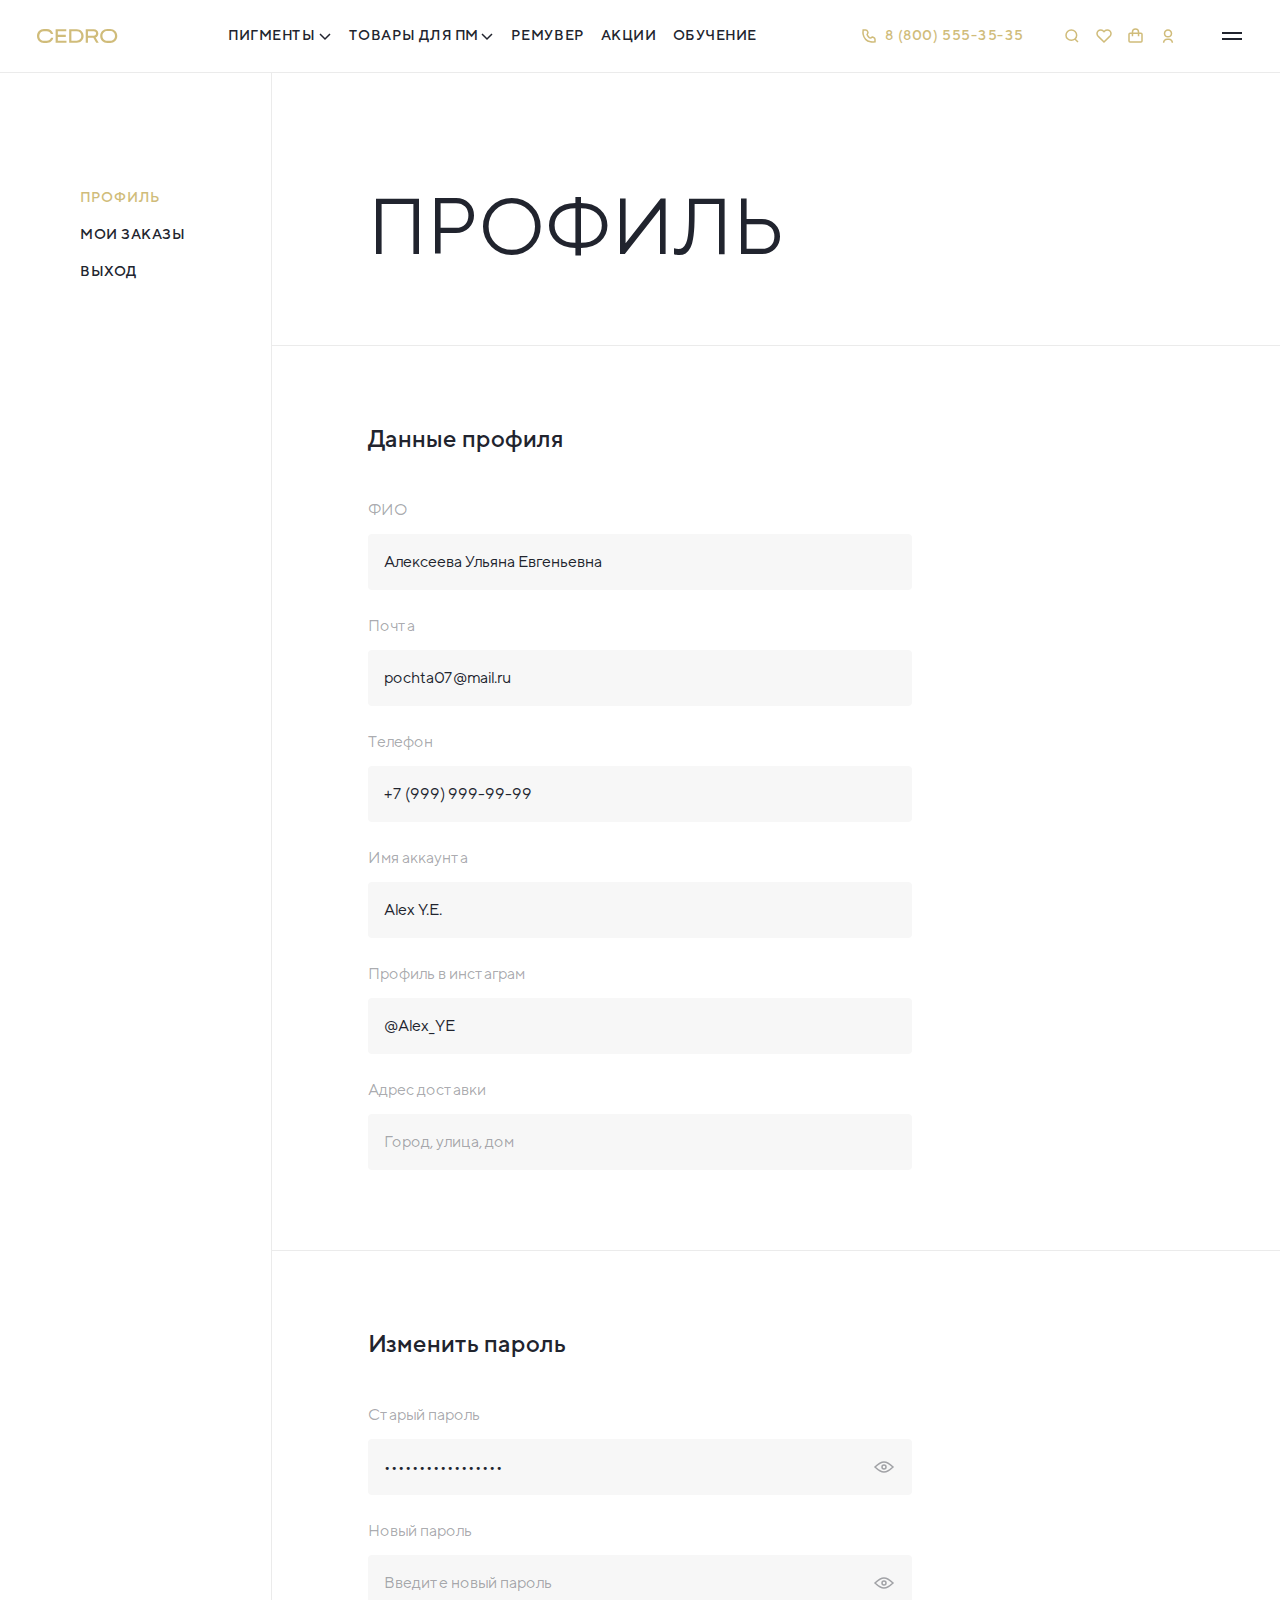
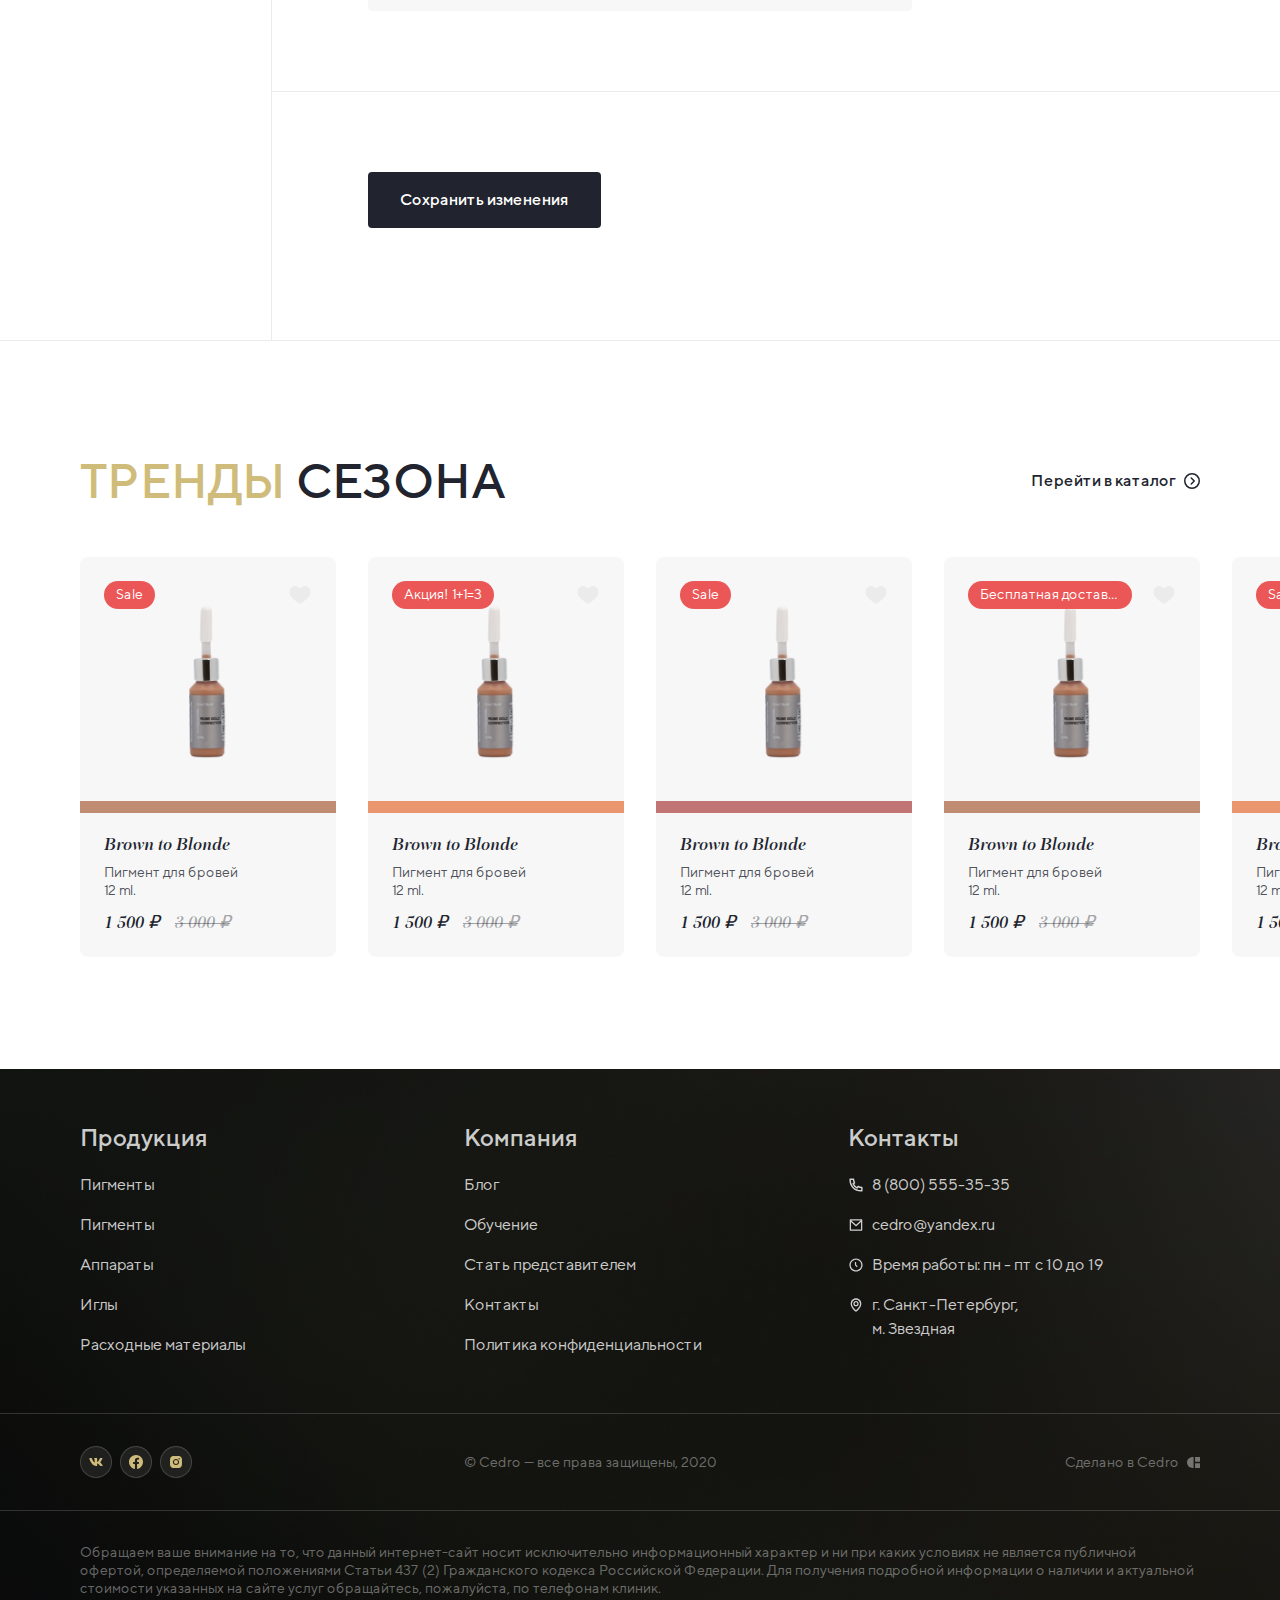
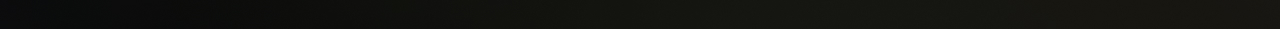
==== commit a15080bf: "Добавляет слайдер" ====
--- a/_html/index.html
+++ b/_html/index.html
@@ -6,6 +6,7 @@
   <meta name="viewport" content="width=device-width, initial-scale=1.0">
   <title>Тестовое задание от CEDRO</title>
   <link rel="stylesheet" href="../css//lib/bootstrap-grid.css">
+  <link rel="stylesheet" href="../css//lib/swiper-bundle.css">
   <link rel="stylesheet" href="../css/common.css">
   <link rel="stylesheet" href="../css/common-resize.css">
 </head>
@@ -24,7 +25,7 @@
           <nav class="main-nav">
             <ul class="main-nav__header-menu">
               <li class="main-nav__header-menu-item">
-                <a class="link main-nav__header-menu-link" title="Пигменты">
+                <a href="javascript:void(0);/#" class="link main-nav__header-menu-link" title="Пигменты">
                   <span>Пигменты</span>
                   <svg width="16" height="16" viewBox="0 0 16 16" fill="none" xmlns="http://www.w3.org/2000/svg">
                     <path d="M3 6L8 11L13 6" stroke="currentColor" stroke-width="1.5"/>
@@ -54,7 +55,7 @@
                 </ul>
               </li>
               <li class="main-nav__header-menu-item">
-                <a class="link main-nav__header-menu-link" title="Товары для ПМ">
+                <a href="javascript:void(0);/#" class="link main-nav__header-menu-link" title="Товары для ПМ">
                 </span>Товары для ПМ</span>
                   <svg width="16" height="16" viewBox="0 0 16 16" fill="none" xmlns="http://www.w3.org/2000/svg">
                     <path d="M3 6L8 11L13 6" stroke="currentColor" stroke-width="1.5"/>
@@ -161,61 +162,61 @@
                 <div class="container">
                   <div class="row">
                     <div class="col-sm-6 col-md-5 col-lg-4">
-                      <a href="javascript:void(0);/#" class="link full-menu__header-link">
+                      <a href="javascript:void(0);/#" class="link full-menu__header-link" title="Продукция">
                         <h2 class="full-menu__title">Продукция</h2>
                       </a>
                       <ul class="full-menu__list">
                         <li class="full-menu__item">
-                          <a href="javascript:void(0);/#" class="link full-menu__link">
+                          <a href="javascript:void(0);/#" class="link full-menu__link" title="Пигменты">
                             <span>Пигменты</a>
                         </li>
                         <li class="full-menu__item">
-                          <a href="javascript:void(0);/#" class="link full-menu__link">
+                          <a href="javascript:void(0);/#" class="link full-menu__link" title="Пигменты">
                             <span>Пигменты</a>
                         </li>
                         <li class="full-menu__item">
-                          <a href="javascript:void(0);/#" class="link full-menu__link">
+                          <a href="javascript:void(0);/#" class="link full-menu__link" title="Аппараты">
                             <span>Аппараты</a>
                         </li>
                         <li class="full-menu__item">
-                          <a href="javascript:void(0);/#" class="link full-menu__link">
+                          <a href="javascript:void(0);/#" class="link full-menu__link" title="Иглы">
                             <span>Иглы</a>
                         </li>
                         <li class="full-menu__item">
-                          <a href="javascript:void(0);/#" class="link full-menu__link">
+                          <a href="javascript:void(0);/#" class="link full-menu__link" title="Расходные материалы">
                             <span>Расходные материалы</a>
                         </li>
                       </ul>
                     </div>
                     <div class="col-sm-6 col-md-5 col-lg-4">
-                      <a href="javascript:void(0);/#" class="link full-menu__header-link">
+                      <a href="javascript:void(0);/#" class="link full-menu__header-link" title="Компания">
                         <h2 class="full-menu__title">Компания</h2>
                       </a>
                       <ul class="full-menu__list">
                         <li class="full-menu__item">
-                          <a href="javascript:void(0);/#" class="link footer__menu-link">Блог</a>
-                        </li>
-                        <li class="full-menu__item">
-                          <a href="javascript:void(0);/#" class="link full-menu__link">Обучение</a>
-                        </li>
-                        <li class="full-menu__item">
-                          <a href="javascript:void(0);/#" class="link full-menu__link">Стать представителем</a>
-                        </li>
-                        <li class="full-menu__item">
-                          <a href="javascript:void(0);/#" class="link full-menu__link">Контакты</a>
-                        </li>
-                        <li class="full-menu__item">
-                          <a href="javascript:void(0);/#" class="link full-menu__link">Политика конфиденциальности</a>
+                          <a href="javascript:void(0);/#" class="link footer__menu-link" title="Блог">Блог</a>
+                        </li>
+                        <li class="full-menu__item">
+                          <a href="javascript:void(0);/#" class="link full-menu__link" title="Обучение">Обучение</a>
+                        </li>
+                        <li class="full-menu__item">
+                          <a href="javascript:void(0);/#" class="link full-menu__link" title="Стать представителем">Стать представителем</a>
+                        </li>
+                        <li class="full-menu__item">
+                          <a href="javascript:void(0);/#" class="link full-menu__link" title="Контакты">Контакты</a>
+                        </li>
+                        <li class="full-menu__item">
+                          <a href="javascript:void(0);/#" class="link full-menu__link" title="Политика конфиденциальности">Политика конфиденциальности</a>
                         </li>
                       </ul>
                     </div>
                     <div class="col-sm-6 col-md-5 col-lg-4">
-                      <a href="javascript:void(0);/#" class="link full-menu__header-link">
+                      <a href="javascript:void(0);/#" class="link full-menu__header-link" title="Контакты">
                         <h2 class="full-menu__title">Контакты</h2>
                       </a>
                       <ul class="full-menu__list">
                         <li class="full-menu__item">
-                          <a href="tel:+78005553535" class="link full-menu__link full-menu__link--contacts">
+                          <a href="tel:+78005553535" class="link full-menu__link full-menu__link--contacts" title="8 (800) 555-35-35">
                             <svg width="16" height="17" viewBox="0 0 16 17" fill="none" xmlns="http://www.w3.org/2000/svg">
                               <path d="M5.95133 7.47489C6.68115 8.75704 7.74296 9.81885 9.02511 10.5487L9.71267 9.58578C9.82323 9.43095 9.98672 9.32202 10.1722 9.27959C10.3576 9.23717 10.5522 9.26419 10.7191 9.35556C11.8191 9.95672 13.0339 10.3183 14.2837 10.4164C14.4787 10.4319 14.6608 10.5203 14.7935 10.664C14.9263 10.8077 15 10.9962 15 11.1919V14.6623C15 14.8549 14.9286 15.0406 14.7996 15.1836C14.6706 15.3266 14.4931 15.4166 14.3016 15.4362C13.8893 15.479 13.474 15.5 13.0556 15.5C6.39778 15.5 1 10.1022 1 3.44444C1 3.026 1.021 2.61067 1.06378 2.19844C1.08342 2.00688 1.17343 1.82941 1.31639 1.70038C1.45935 1.57136 1.64509 1.49996 1.83767 1.5H5.30811C5.50377 1.49998 5.69225 1.5737 5.83597 1.70646C5.9797 1.83923 6.0681 2.02128 6.08356 2.21633C6.18173 3.46606 6.54328 4.68086 7.14444 5.78089C7.23581 5.94777 7.26283 6.14235 7.22041 6.32782C7.17798 6.51328 7.06905 6.67677 6.91422 6.78733L5.95133 7.47489ZM3.98978 6.96389L5.46756 5.90844C5.04816 5.00318 4.76083 4.04243 4.61433 3.05556H2.56333C2.55867 3.18467 2.55633 3.31456 2.55633 3.44444C2.55556 9.24356 7.25644 13.9444 13.0556 13.9444C13.1854 13.9444 13.3153 13.9421 13.4444 13.9367V11.8857C12.4576 11.7392 11.4968 11.4518 10.5916 11.0324L9.53611 12.5102C9.11118 12.3451 8.69845 12.1502 8.301 11.9269L8.25589 11.9012C6.73034 11.033 5.467 9.76966 4.59878 8.24411L4.57311 8.199C4.34982 7.80155 4.15489 7.38882 3.98978 6.96389Z" fill="currentColor"/>
                             </svg>
@@ -223,7 +224,7 @@
                           </a>
                         </li>
                         <li class="full-menu__item">
-                          <a href="mailto:cedro@yandex.ru" class="link full-menu__link full-menu__link--contacts">
+                          <a href="mailto:cedro@yandex.ru" class="link full-menu__link full-menu__link--contacts" title="cedro@yandex.ru">
                             <svg width="16" height="17" viewBox="0 0 16 17" fill="none" xmlns="http://www.w3.org/2000/svg">
                               <path d="M2.00065 2.5H14.0007C14.1775 2.5 14.347 2.57024 14.4721 2.69526C14.5971 2.82029 14.6673 2.98986 14.6673 3.16667V13.8333C14.6673 14.0101 14.5971 14.1797 14.4721 14.3047C14.347 14.4298 14.1775 14.5 14.0007 14.5H2.00065C1.82384 14.5 1.65427 14.4298 1.52925 14.3047C1.40422 14.1797 1.33398 14.0101 1.33398 13.8333V3.16667C1.33398 2.98986 1.40422 2.82029 1.52925 2.69526C1.65427 2.57024 1.82384 2.5 2.00065 2.5ZM13.334 5.32533L8.04865 10.0587L2.66732 5.31067V13.1667H13.334V5.32533ZM3.00798 3.83333L8.04132 8.27467L13.002 3.83333H3.00798Z" fill="currentColor"/>
                             </svg>
@@ -240,7 +241,7 @@
                           </a>
                         </li>
                         <li class="full-menu__item">
-                          <a href="javascript:void(0);/#" class="link full-menu__link full-menu__link--contacts">
+                          <a href="javascript:void(0);/#" class="link full-menu__link full-menu__link--contacts" title="г. Санкт-Петербург, м. Звездная">
                             <svg width="16" height="16" viewBox="0 0 16 16" fill="none" xmlns="http://www.w3.org/2000/svg">
                               <path d="M8.00123 9.33272C9.4719 9.33272 10.6679 8.13672 10.6679 6.66606C10.6679 5.19539 9.4719 3.99939 8.00123 3.99939C6.53056 3.99939 5.33456 5.19539 5.33456 6.66606C5.33456 8.13672 6.53056 9.33272 8.00123 9.33272ZM8.00123 5.33272C8.73656 5.33272 9.33456 5.93072 9.33456 6.66606C9.33456 7.40139 8.73656 7.99939 8.00123 7.99939C7.2659 7.99939 6.6679 7.40139 6.6679 6.66606C6.6679 5.93072 7.2659 5.33272 8.00123 5.33272Z" fill="currentColor"/>
                               <path d="M7.61332 14.5427C7.72932 14.6254 7.86465 14.6667 7.99999 14.6667C8.13532 14.6667 8.27065 14.6254 8.38665 14.5427C8.58932 14.3994 13.3527 10.96 13.3333 6.66671C13.3333 3.72604 10.9407 1.33337 7.99999 1.33337C5.05932 1.33337 2.66665 3.72604 2.66665 6.66337C2.64732 10.96 7.41065 14.3994 7.61332 14.5427ZM7.99999 2.66671C10.206 2.66671 12 4.46071 12 6.67004C12.014 9.62871 9.07465 12.2854 7.99999 13.1567C6.92599 12.2847 3.98599 9.62737 3.99999 6.66671C3.99999 4.46071 5.79399 2.66671 7.99999 2.66671Z" fill="currentColor"/>
@@ -266,13 +267,13 @@
         <div class="profile__menu-inner">
           <ul class="profile__menu-list">
             <li class="profile__menu-item">
-              <a class="link profile__menu-link profile__menu-link--current">Профиль</a>
+              <a class="link profile__menu-link profile__menu-link--current" title="Профиль">Профиль</a>
             </li>
             <li class="profile__menu-item">
-              <a href="javascript:void(0);/#" class="link profile__menu-link">Мои заказы</a>
+              <a href="javascript:void(0);/#" class="link profile__menu-link" title="Мои заказы">Мои заказы</a>
             </li>
             <li class="profile__menu-item">
-              <a href="javascript:void(0);/#" class="link profile__menu-link">Выход</a>
+              <a href="javascript:void(0);/#" class="link profile__menu-link" title="Выход">Выход</a>
             </li>
           </ul>
         </div>
@@ -339,7 +340,7 @@
                             <circle cx="12" cy="12" r="2" stroke="currentColor" stroke-width="1.5"/>
                             <path class="denial" d="M5 19L19 5" stroke="currentColor" stroke-width="1.5" stroke-linecap="round" stroke-linejoin="round"/>
                           </svg>
-                          <span class="visually-hidden">Переключатель отображения пароля</span>
+                          <span class="visually-hidden">Показать пароль</span>
                         </button>
                       </div>
                     </label>
@@ -353,7 +354,7 @@
                             <circle cx="12" cy="12" r="2" stroke="currentColor" stroke-width="1.5"/>
                             <path class="denial" d="M5 19L19 5" stroke="currentColor" stroke-width="1.5" stroke-linecap="round" stroke-linejoin="round"/>
                           </svg>
-                          <span class="visually-hidden">Переключатель отображения пароля</span>
+                          <span class="visually-hidden">Показать пароль</span>
                         </button>
                       </div>
                     </label>
@@ -374,6 +375,177 @@
         </div>
       </div>
     </section>
+
+    <section class="trends">
+      <div class="container trends__container">
+        <div class="trends__title">
+          <span>Тренды</span> сезона
+        </div>
+        <div class="trends__slider">
+          <div class="trends-slider__wrapper swiper-container">
+            <ul class="trends-slider__slides swiper-wrapper">
+              <li class="trends-slider__slide swiper-slide">
+                <a href="javascript:void(0);/#" class="product-card" title="Brown to Blonde Пигмент для бровей 12 ml.">
+                  <div class="product-card__badge">Sale</div>
+                  <button class="product-card__like-btn" type="button">
+                    <svg width="24" height="24" viewBox="0 0 24 24" fill="none" xmlns="http://www.w3.org/2000/svg">
+                      <path d="M16.8398 3C15.093 3 13.5616 3.77893 12.4113 5.25262C12.2579 5.44917 12.1212 5.64579 12 5.83623C11.8788 5.64575 11.7421 5.44917 11.5887 5.25262C10.4384 3.77893 8.90701 3 7.16016 3C3.8602 3 1.5 5.7631 1.5 9.07868C1.5 12.8699 4.60722 16.4429 11.575 20.664C11.7056 20.7431 11.8528 20.7827 12 20.7827C12.1472 20.7827 12.2944 20.7431 12.425 20.664C19.3928 16.443 22.5 12.8699 22.5 9.07872C22.5 5.76486 20.1417 3 16.8398 3Z" fill="currentColor"/>
+                    </svg>
+                    <span class="visually-hidden">Добавить в избранное</span>
+                  </button>
+                  <div class="product-card__img">
+                    <img src="../images/product.png" width="218" height="256" alt="Brown to Blonde Пигмент для бровей 12 ml.">
+                  </div>
+                  <div class="product-card__details">
+                    <h3 class="product-card__title">Brown to Blonde</h3>
+                    <div class="product-card__desc">
+                      <p>Пигмент для бровей</p>
+                      <p>12 ml.</p>
+                    </div>
+                    <div class="product-card__price">
+                      <p class="product-card__current-price">1 500 ₽</p>
+                      <p class="product-card__old-price">3 000 ₽</p>
+                    </div>
+                  </div>
+                </a>
+              </li>
+              <li class="trends-slider__slide swiper-slide">
+                <a href="javascript:void(0);/#" class="product-card" title="Brown to Blonde Пигмент для бровей 12 ml.">
+                  <div class="product-card__badge">Акция! 1+1=3</div>
+                  <button class="product-card__like-btn" type="button">
+                    <svg width="24" height="24" viewBox="0 0 24 24" fill="none" xmlns="http://www.w3.org/2000/svg">
+                      <path d="M16.8398 3C15.093 3 13.5616 3.77893 12.4113 5.25262C12.2579 5.44917 12.1212 5.64579 12 5.83623C11.8788 5.64575 11.7421 5.44917 11.5887 5.25262C10.4384 3.77893 8.90701 3 7.16016 3C3.8602 3 1.5 5.7631 1.5 9.07868C1.5 12.8699 4.60722 16.4429 11.575 20.664C11.7056 20.7431 11.8528 20.7827 12 20.7827C12.1472 20.7827 12.2944 20.7431 12.425 20.664C19.3928 16.443 22.5 12.8699 22.5 9.07872C22.5 5.76486 20.1417 3 16.8398 3Z" fill="currentColor"/>
+                    </svg>
+                    <span class="visually-hidden">Добавить в избранное</span>
+                  </button>
+                  <div class="product-card__img">
+                    <img src="../images/product.png" width="218" height="256" alt="Brown to Blonde Пигмент для бровей 12 ml.">
+                  </div>
+                  <div class="product-card__details">
+                    <h3 class="product-card__title">Brown to Blonde</h3>
+                    <div class="product-card__desc">
+                      <p>Пигмент для бровей</p>
+                      <p>12 ml.</p>
+                    </div>
+                    <div class="product-card__price">
+                      <p class="product-card__current-price">1 500 ₽</p>
+                      <p class="product-card__old-price">3 000 ₽</p>
+                    </div>
+                  </div>
+                </a>
+              </li>
+              <li class="trends-slider__slide swiper-slide">
+                <a href="javascript:void(0);/#" class="product-card" title="Brown to Blonde Пигмент для бровей 12 ml.">
+                  <div class="product-card__badge">Sale</div>
+                  <button class="product-card__like-btn" type="button">
+                    <svg width="24" height="24" viewBox="0 0 24 24" fill="none" xmlns="http://www.w3.org/2000/svg">
+                      <path d="M16.8398 3C15.093 3 13.5616 3.77893 12.4113 5.25262C12.2579 5.44917 12.1212 5.64579 12 5.83623C11.8788 5.64575 11.7421 5.44917 11.5887 5.25262C10.4384 3.77893 8.90701 3 7.16016 3C3.8602 3 1.5 5.7631 1.5 9.07868C1.5 12.8699 4.60722 16.4429 11.575 20.664C11.7056 20.7431 11.8528 20.7827 12 20.7827C12.1472 20.7827 12.2944 20.7431 12.425 20.664C19.3928 16.443 22.5 12.8699 22.5 9.07872C22.5 5.76486 20.1417 3 16.8398 3Z" fill="currentColor"/>
+                    </svg>
+                    <span class="visually-hidden">Добавить в избранное</span>
+                  </button>
+                  <div class="product-card__img">
+                    <img src="../images/product.png" width="218" height="256" alt="Brown to Blonde Пигмент для бровей 12 ml.">
+                  </div>
+                  <div class="product-card__details">
+                    <h3 class="product-card__title">Brown to Blonde</h3>
+                    <div class="product-card__desc">
+                      <p>Пигмент для бровей</p>
+                      <p>12 ml.</p>
+                    </div>
+                    <div class="product-card__price">
+                      <p class="product-card__current-price">1 500 ₽</p>
+                      <p class="product-card__old-price">3 000 ₽</p>
+                    </div>
+                  </div>
+                </a>
+              </li>
+              <li class="trends-slider__slide swiper-slide">
+                <a href="javascript:void(0);/#" class="product-card" title="Brown to Blonde Пигмент для бровей 12 ml.">
+                  <div class="product-card__badge">Бесплатная доставка</div>
+                  <button class="product-card__like-btn" type="button">
+                    <svg width="24" height="24" viewBox="0 0 24 24" fill="none" xmlns="http://www.w3.org/2000/svg">
+                      <path d="M16.8398 3C15.093 3 13.5616 3.77893 12.4113 5.25262C12.2579 5.44917 12.1212 5.64579 12 5.83623C11.8788 5.64575 11.7421 5.44917 11.5887 5.25262C10.4384 3.77893 8.90701 3 7.16016 3C3.8602 3 1.5 5.7631 1.5 9.07868C1.5 12.8699 4.60722 16.4429 11.575 20.664C11.7056 20.7431 11.8528 20.7827 12 20.7827C12.1472 20.7827 12.2944 20.7431 12.425 20.664C19.3928 16.443 22.5 12.8699 22.5 9.07872C22.5 5.76486 20.1417 3 16.8398 3Z" fill="currentColor"/>
+                    </svg>
+                    <span class="visually-hidden">Добавить в избранное</span>
+                  </button>
+                  <div class="product-card__img">
+                    <img src="../images/product.png" width="218" height="256" alt="Brown to Blonde Пигмент для бровей 12 ml.">
+                  </div>
+                  <div class="product-card__details">
+                    <h3 class="product-card__title">Brown to Blonde</h3>
+                    <div class="product-card__desc">
+                      <p>Пигмент для бровей</p>
+                      <p>12 ml.</p>
+                    </div>
+                    <div class="product-card__price">
+                      <p class="product-card__current-price">1 500 ₽</p>
+                      <p class="product-card__old-price">3 000 ₽</p>
+                    </div>
+                  </div>
+                </a>
+              </li>
+              <li class="trends-slider__slide swiper-slide">
+                <a href="javascript:void(0);/#" class="product-card" title="Brown to Blonde Пигмент для бровей 12 ml.">
+                  <div class="product-card__badge">Sale</div>
+                  <button class="product-card__like-btn" type="button">
+                    <svg width="24" height="24" viewBox="0 0 24 24" fill="none" xmlns="http://www.w3.org/2000/svg">
+                      <path d="M16.8398 3C15.093 3 13.5616 3.77893 12.4113 5.25262C12.2579 5.44917 12.1212 5.64579 12 5.83623C11.8788 5.64575 11.7421 5.44917 11.5887 5.25262C10.4384 3.77893 8.90701 3 7.16016 3C3.8602 3 1.5 5.7631 1.5 9.07868C1.5 12.8699 4.60722 16.4429 11.575 20.664C11.7056 20.7431 11.8528 20.7827 12 20.7827C12.1472 20.7827 12.2944 20.7431 12.425 20.664C19.3928 16.443 22.5 12.8699 22.5 9.07872C22.5 5.76486 20.1417 3 16.8398 3Z" fill="currentColor"/>
+                    </svg>
+                    <span class="visually-hidden">Добавить в избранное</span>
+                  </button>
+                  <div class="product-card__img">
+                    <img src="../images/product.png" width="218" height="256" alt="Brown to Blonde Пигмент для бровей 12 ml.">
+                  </div>
+                  <div class="product-card__details">
+                    <h3 class="product-card__title">Brown to Blonde</h3>
+                    <div class="product-card__desc">
+                      <p>Пигмент для бровей</p>
+                      <p>12 ml.</p>
+                    </div>
+                    <div class="product-card__price">
+                      <p class="product-card__current-price">1 500 ₽</p>
+                      <p class="product-card__old-price">3 000 ₽</p>
+                    </div>
+                  </div>
+                </a>
+              </li>
+              <li class="trends-slider__slide swiper-slide">
+                <a href="javascript:void(0);/#" class="product-card" title="Brown to Blonde Пигмент для бровей 12 ml.">
+                  <div class="product-card__badge">Акция! 1+1=3</div>
+                  <button class="product-card__like-btn" type="button">
+                    <svg width="24" height="24" viewBox="0 0 24 24" fill="none" xmlns="http://www.w3.org/2000/svg">
+                      <path d="M16.8398 3C15.093 3 13.5616 3.77893 12.4113 5.25262C12.2579 5.44917 12.1212 5.64579 12 5.83623C11.8788 5.64575 11.7421 5.44917 11.5887 5.25262C10.4384 3.77893 8.90701 3 7.16016 3C3.8602 3 1.5 5.7631 1.5 9.07868C1.5 12.8699 4.60722 16.4429 11.575 20.664C11.7056 20.7431 11.8528 20.7827 12 20.7827C12.1472 20.7827 12.2944 20.7431 12.425 20.664C19.3928 16.443 22.5 12.8699 22.5 9.07872C22.5 5.76486 20.1417 3 16.8398 3Z" fill="currentColor"/>
+                    </svg>
+                    <span class="visually-hidden">Добавить в избранное</span>
+                  </button>
+                  <div class="product-card__img">
+                    <img src="../images/product.png" width="218" height="256" alt="Brown to Blonde Пигмент для бровей 12 ml.">
+                  </div>
+                  <div class="product-card__details">
+                    <h3 class="product-card__title">Brown to Blonde</h3>
+                    <div class="product-card__desc">
+                      <p>Пигмент для бровей</p>
+                      <p>12 ml.</p>
+                    </div>
+                    <div class="product-card__price">
+                      <p class="product-card__current-price">1 500 ₽</p>
+                      <p class="product-card__old-price">3 000 ₽</p>
+                    </div>
+                  </div>
+                </a>
+              </li>
+            </ul>
+          </div>
+        </div>
+        <a href="javascript:void(0);/#" class="link trends__link" title="Перейти в каталог">
+          <span>Перейти в каталог</span>
+          <svg width="16" height="16" viewBox="0 0 16 16" fill="none" xmlns="http://www.w3.org/2000/svg">
+            <path d="M7.24475 11L10.2448 8L7.24475 5" stroke="currentColor" stroke-width="1.5" stroke-linecap="round" stroke-linejoin="round"/>
+            <rect x="0.75" y="0.75" width="14.5" height="14.5" rx="7.25" stroke="currentColor" stroke-width="1.5"/>
+          </svg>
+        </a>
+      </div>
+    </section>
   </main>
 
   <footer class="footer">
@@ -381,61 +553,61 @@
       <div class="container">
         <div class="row">
           <div class="col-sm-6 col-md-5 col-lg-4">
-            <a href="javascript:void(0);/#" class="link link--footer full-menu__header-link">
+            <a href="javascript:void(0);/#" class="link link--footer full-menu__header-link" title="Продукция">
               <h2 class="full-menu__title">Продукция</h2>
             </a>
             <ul class="full-menu__list">
               <li class="full-menu__item">
-                <a href="javascript:void(0);/#" class="link link--footer full-menu__link">
+                <a href="javascript:void(0);/#" class="link link--footer full-menu__link" title="Пигменты">
                   <span>Пигменты</a>
               </li>
               <li class="full-menu__item">
-                <a href="javascript:void(0);/#" class="link link--footer full-menu__link">
+                <a href="javascript:void(0);/#" class="link link--footer full-menu__link" title="Пигменты">
                   <span>Пигменты</a>
               </li>
               <li class="full-menu__item">
-                <a href="javascript:void(0);/#" class="link link--footer full-menu__link">
+                <a href="javascript:void(0);/#" class="link link--footer full-menu__link" title="Аппараты">
                   <span>Аппараты</a>
               </li>
               <li class="full-menu__item">
-                <a href="javascript:void(0);/#" class="link link--footer full-menu__link">
+                <a href="javascript:void(0);/#" class="link link--footer full-menu__link" title="Иглы">
                   <span>Иглы</a>
               </li>
               <li class="full-menu__item">
-                <a href="javascript:void(0);/#" class="link link--footer full-menu__link">
+                <a href="javascript:void(0);/#" class="link link--footer full-menu__link" title="Расходные материалы">
                   <span>Расходные материалы</a>
               </li>
             </ul>
           </div>
           <div class="col-sm-6 col-md-5 col-lg-4">
-            <a href="javascript:void(0);/#" class="link link--footer full-menu__header-link">
+            <a href="javascript:void(0);/#" class="link link--footer full-menu__header-link" title="Компания">
               <h2 class="full-menu__title">Компания</h2>
             </a>
             <ul class="full-menu__list">
               <li class="full-menu__item">
-                <a href="javascript:void(0);/#" class="link link--footer footer__menu-link">Блог</a>
-              </li>
-              <li class="full-menu__item">
-                <a href="javascript:void(0);/#" class="link link--footer full-menu__link">Обучение</a>
-              </li>
-              <li class="full-menu__item">
-                <a href="javascript:void(0);/#" class="link link--footer full-menu__link">Стать представителем</a>
-              </li>
-              <li class="full-menu__item">
-                <a href="javascript:void(0);/#" class="link link--footer full-menu__link">Контакты</a>
-              </li>
-              <li class="full-menu__item">
-                <a href="javascript:void(0);/#" class="link link--footer full-menu__link">Политика конфиденциальности</a>
+                <a href="javascript:void(0);/#" class="link link--footer footer__menu-link" title="Блог">Блог</a>
+              </li>
+              <li class="full-menu__item">
+                <a href="javascript:void(0);/#" class="link link--footer full-menu__link" title="Обучение">Обучение</a>
+              </li>
+              <li class="full-menu__item">
+                <a href="javascript:void(0);/#" class="link link--footer full-menu__link" title="Стать представителем">Стать представителем</a>
+              </li>
+              <li class="full-menu__item">
+                <a href="javascript:void(0);/#" class="link link--footer full-menu__link" title="Контакты">Контакты</a>
+              </li>
+              <li class="full-menu__item">
+                <a href="javascript:void(0);/#" class="link link--footer full-menu__link" title="Политика конфиденциальности">Политика конфиденциальности</a>
               </li>
             </ul>
           </div>
           <div class="col-sm-6 col-md-5 col-lg-4">
-            <a href="javascript:void(0);/#" class="link link--footer ffull-menu__header-link">
+            <a href="javascript:void(0);/#" class="link link--footer ffull-menu__header-link" title="Контакты">
               <h2 class="full-menu__title">Контакты</h2>
             </a>
             <ul class="full-menu__list">
               <li class="full-menu__item">
-                <a href="tel:+78005553535" class="link link--footer full-menu__link full-menu__link--contacts">
+                <a href="tel:+78005553535" class="link link--footer full-menu__link full-menu__link--contacts" title="8 (800) 555-35-35">
                   <svg width="16" height="17" viewBox="0 0 16 17" fill="none" xmlns="http://www.w3.org/2000/svg">
                     <path d="M5.95133 7.47489C6.68115 8.75704 7.74296 9.81885 9.02511 10.5487L9.71267 9.58578C9.82323 9.43095 9.98672 9.32202 10.1722 9.27959C10.3576 9.23717 10.5522 9.26419 10.7191 9.35556C11.8191 9.95672 13.0339 10.3183 14.2837 10.4164C14.4787 10.4319 14.6608 10.5203 14.7935 10.664C14.9263 10.8077 15 10.9962 15 11.1919V14.6623C15 14.8549 14.9286 15.0406 14.7996 15.1836C14.6706 15.3266 14.4931 15.4166 14.3016 15.4362C13.8893 15.479 13.474 15.5 13.0556 15.5C6.39778 15.5 1 10.1022 1 3.44444C1 3.026 1.021 2.61067 1.06378 2.19844C1.08342 2.00688 1.17343 1.82941 1.31639 1.70038C1.45935 1.57136 1.64509 1.49996 1.83767 1.5H5.30811C5.50377 1.49998 5.69225 1.5737 5.83597 1.70646C5.9797 1.83923 6.0681 2.02128 6.08356 2.21633C6.18173 3.46606 6.54328 4.68086 7.14444 5.78089C7.23581 5.94777 7.26283 6.14235 7.22041 6.32782C7.17798 6.51328 7.06905 6.67677 6.91422 6.78733L5.95133 7.47489ZM3.98978 6.96389L5.46756 5.90844C5.04816 5.00318 4.76083 4.04243 4.61433 3.05556H2.56333C2.55867 3.18467 2.55633 3.31456 2.55633 3.44444C2.55556 9.24356 7.25644 13.9444 13.0556 13.9444C13.1854 13.9444 13.3153 13.9421 13.4444 13.9367V11.8857C12.4576 11.7392 11.4968 11.4518 10.5916 11.0324L9.53611 12.5102C9.11118 12.3451 8.69845 12.1502 8.301 11.9269L8.25589 11.9012C6.73034 11.033 5.467 9.76966 4.59878 8.24411L4.57311 8.199C4.34982 7.80155 4.15489 7.38882 3.98978 6.96389Z" fill="currentColor"/>
                   </svg>
@@ -443,7 +615,7 @@
                 </a>
               </li>
               <li class="full-menu__item">
-                <a href="mailto:cedro@yandex.ru" class="link link--footer full-menu__link full-menu__link--contacts">
+                <a href="mailto:cedro@yandex.ru" class="link link--footer full-menu__link full-menu__link--contacts" title="cedro@yandex.ru">
                   <svg width="16" height="17" viewBox="0 0 16 17" fill="none" xmlns="http://www.w3.org/2000/svg">
                     <path d="M2.00065 2.5H14.0007C14.1775 2.5 14.347 2.57024 14.4721 2.69526C14.5971 2.82029 14.6673 2.98986 14.6673 3.16667V13.8333C14.6673 14.0101 14.5971 14.1797 14.4721 14.3047C14.347 14.4298 14.1775 14.5 14.0007 14.5H2.00065C1.82384 14.5 1.65427 14.4298 1.52925 14.3047C1.40422 14.1797 1.33398 14.0101 1.33398 13.8333V3.16667C1.33398 2.98986 1.40422 2.82029 1.52925 2.69526C1.65427 2.57024 1.82384 2.5 2.00065 2.5ZM13.334 5.32533L8.04865 10.0587L2.66732 5.31067V13.1667H13.334V5.32533ZM3.00798 3.83333L8.04132 8.27467L13.002 3.83333H3.00798Z" fill="currentColor"/>
                   </svg>
@@ -451,7 +623,7 @@
                 </a>
               </li>
               <li class="full-menu__item">
-                <a href="javascript:void(0);/#" class="link link--footer full-menu__link full-menu__link--contacts">
+                <a href="javascript:void(0);/#" class="link link--footer full-menu__link full-menu__link--contacts" title="Время работы: пн - пт с 10 до 19">
                   <svg width="16" height="17" viewBox="0 0 16 17" fill="none" xmlns="http://www.w3.org/2000/svg">
                     <path d="M8 1.5C4.1402 1.5 1 4.6402 1 8.5C1 12.3598 4.1402 15.5 8 15.5C11.8598 15.5 15 12.3598 15 8.5C15 4.6402 11.8598 1.5 8 1.5ZM8 14.1C4.9123 14.1 2.4 11.5877 2.4 8.5C2.4 5.4123 4.9123 2.9 8 2.9C11.0877 2.9 13.6 5.4123 13.6 8.5C13.6 11.5877 11.0877 14.1 8 14.1Z" fill="currentColor"/>
                     <path d="M8.125 5.375H6.875V8.75875L8.93313 10.8169L9.81687 9.93312L8.125 8.24125V5.375Z" fill="currentColor"/>
@@ -460,7 +632,7 @@
                 </a>
               </li>
               <li class="full-menu__item">
-                <a href="javascript:void(0);/#" class="link link--footer full-menu__link full-menu__link--contacts">
+                <a href="javascript:void(0);/#" class="link link--footer full-menu__link full-menu__link--contacts" title="г. Санкт-Петербург, м. Звездная">
                   <svg width="16" height="16" viewBox="0 0 16 16" fill="none" xmlns="http://www.w3.org/2000/svg">
                     <path d="M8.00123 9.33272C9.4719 9.33272 10.6679 8.13672 10.6679 6.66606C10.6679 5.19539 9.4719 3.99939 8.00123 3.99939C6.53056 3.99939 5.33456 5.19539 5.33456 6.66606C5.33456 8.13672 6.53056 9.33272 8.00123 9.33272ZM8.00123 5.33272C8.73656 5.33272 9.33456 5.93072 9.33456 6.66606C9.33456 7.40139 8.73656 7.99939 8.00123 7.99939C7.2659 7.99939 6.6679 7.40139 6.6679 6.66606C6.6679 5.93072 7.2659 5.33272 8.00123 5.33272Z" fill="currentColor"/>
                     <path d="M7.61332 14.5427C7.72932 14.6254 7.86465 14.6667 7.99999 14.6667C8.13532 14.6667 8.27065 14.6254 8.38665 14.5427C8.58932 14.3994 13.3527 10.96 13.3333 6.66671C13.3333 3.72604 10.9407 1.33337 7.99999 1.33337C5.05932 1.33337 2.66665 3.72604 2.66665 6.66337C2.64732 10.96 7.41065 14.3994 7.61332 14.5427ZM7.99999 2.66671C10.206 2.66671 12 4.46071 12 6.67004C12.014 9.62871 9.07465 12.2854 7.99999 13.1567C6.92599 12.2847 3.98599 9.62737 3.99999 6.66671C3.99999 4.46071 5.79399 2.66671 7.99999 2.66671Z" fill="currentColor"/>
@@ -479,7 +651,7 @@
           <div class="col-md-4">
             <ul class="footer-social">
               <li class="footer-social__item">
-                <a href="https://vk.com" class="footer-social__link" target="_blank" rel="nofollow">
+                <a href="https://vk.com" class="footer-social__link" target="_blank" rel="nofollow" title="Мы в вконтакте">
                   <svg width="16" height="16" viewBox="0 0 16 16" fill="none" xmlns="http://www.w3.org/2000/svg">
                     <path d="M14.3859 4.57005C14.4793 4.26005 14.3859 4.03271 13.9446 4.03271H12.4826C12.1106 4.03271 11.9406 4.22938 11.8473 4.44538C11.8473 4.44538 11.1039 6.25805 10.0506 7.43338C9.71059 7.77538 9.55525 7.88338 9.36992 7.88338C9.27725 7.88338 9.14259 7.77538 9.14259 7.46538V4.57005C9.14259 4.19805 9.03525 4.03271 8.72525 4.03271H6.42792C6.19592 4.03271 6.05592 4.20471 6.05592 4.36871C6.05592 4.72071 6.58259 4.80205 6.63659 5.79405V7.94605C6.63659 8.41738 6.55192 8.50338 6.36525 8.50338C5.86992 8.50338 4.66459 6.68405 3.94925 4.60138C3.80992 4.19671 3.66925 4.03338 3.29592 4.03338H1.83459C1.41659 4.03338 1.33325 4.23005 1.33325 4.44605C1.33325 4.83405 1.82859 6.75405 3.64059 9.29338C4.84859 11.0274 6.54925 11.9674 8.09859 11.9674C9.02725 11.9674 9.14192 11.7587 9.14192 11.3987V10.088C9.14192 9.67072 9.23059 9.58672 9.52459 9.58672C9.74059 9.58672 10.1126 9.69605 10.9799 10.5314C11.9706 11.522 12.1346 11.9667 12.6913 11.9667H14.1526C14.5699 11.9667 14.7786 11.758 14.6586 11.346C14.5273 10.936 14.0539 10.3394 13.4259 9.63338C13.0846 9.23072 12.5746 8.79738 12.4193 8.58072C12.2026 8.30138 12.2653 8.17805 12.4193 7.93005C12.4193 7.93005 14.2006 5.42272 14.3859 4.57005Z" fill="currentColor"/>
                   </svg>
@@ -487,7 +659,7 @@
                 </a>
               </li>
               <li class="footer-social__item">
-                <a href="https://facebook.com" class="footer-social__link" target="_blank" rel="nofollow">
+                <a href="https://facebook.com" class="footer-social__link" target="_blank" rel="nofollow" title="Мы в фэйсбук">
                   <svg width="16" height="16" viewBox="0 0 16 16" fill="none" xmlns="http://www.w3.org/2000/svg">
                     <path d="M8 1C4.13421 1 1 4.15314 1 8.04226C1 11.5567 3.55946 14.4697 6.90649 15V10.0784H5.12831V8.04226H6.90649V6.49069C6.90649 4.72432 7.9517 3.75028 9.54996 3.75028C10.3158 3.75028 11.1181 3.88761 11.1181 3.88761V5.61948H10.2332C9.36514 5.61948 9.09351 6.1632 9.09351 6.72029V8.04085H11.0334L10.7233 10.077H9.09351V14.9986C12.4405 14.4711 15 11.5574 15 8.04226C15 4.15314 11.8658 1 8 1Z" fill="currentColor"/>
                   </svg>
@@ -495,7 +667,7 @@
                 </a>
               </li>
               <li class="footer-social__item">
-                <a href="https://www.instagram.com" class="footer-social__link" target="_blank" rel="nofollow">
+                <a href="https://www.instagram.com" class="footer-social__link" target="_blank" rel="nofollow" title="Мы в инстаграм">
                   <svg width="16" height="16" viewBox="0 0 16 16" fill="none" xmlns="http://www.w3.org/2000/svg">
                     <path d="M13.9647 5.53664C13.9573 5.03197 13.864 4.5313 13.6853 4.0593C13.3727 3.2533 12.736 2.61597 11.93 2.30397C11.464 2.12864 10.9713 2.03464 10.4727 2.02397C9.83133 1.9953 9.628 1.9873 8 1.9873C6.372 1.9873 6.16333 1.9873 5.52667 2.02397C5.02867 2.03464 4.536 2.12864 4.07 2.30397C3.264 2.61597 2.62667 3.2533 2.31467 4.0593C2.13933 4.5253 2.04467 5.01797 2.03533 5.51597C2.00667 6.15797 1.998 6.3613 1.998 7.9893C1.998 9.6173 1.998 9.8253 2.03533 10.4626C2.04533 10.9613 2.13933 11.4533 2.31467 11.9206C2.62733 12.726 3.264 13.3633 4.07067 13.6753C4.53467 13.8566 5.02733 13.9593 5.52733 13.9753C6.16933 14.004 6.37267 14.0126 8.00067 14.0126C9.62867 14.0126 9.83733 14.0126 10.474 13.9753C10.972 13.9653 11.4647 13.8713 11.9313 13.696C12.7373 13.3833 13.374 12.746 13.6867 11.9406C13.862 11.474 13.956 10.982 13.966 10.4826C13.9947 9.8413 14.0033 9.63797 14.0033 8.0093C14.002 6.3813 14.002 6.17464 13.9647 5.53664ZM7.996 11.068C6.29333 11.068 4.914 9.68864 4.914 7.98597C4.914 6.2833 6.29333 4.90397 7.996 4.90397C9.69733 4.90397 11.078 6.2833 11.078 7.98597C11.078 9.68864 9.69733 11.068 7.996 11.068ZM11.2007 5.50864C10.8027 5.50864 10.482 5.1873 10.482 4.78997C10.482 4.39264 10.8027 4.0713 11.2007 4.0713C11.5973 4.0713 11.9187 4.39264 11.9187 4.78997C11.9187 5.1873 11.5973 5.50864 11.2007 5.50864Z" fill="currentColor"/>
                     <path d="M7.996 9.98801C9.10168 9.98801 9.998 9.09168 9.998 7.98601C9.998 6.88033 9.10168 5.98401 7.996 5.98401C6.89033 5.98401 5.994 6.88033 5.994 7.98601C5.994 9.09168 6.89033 9.98801 7.996 9.98801Z" fill="currentColor"/>
@@ -509,7 +681,7 @@
             <p class="footer__copyright-content">© Cedro — все права защищены, 2020</p>
           </div>
           <div class="col-md-3 footer__developer">
-            <a href="https://cedro.agency/" class="link footer__developer-link" target="_blank" rel="nofollow">
+            <a href="https://cedro.agency/" class="link footer__developer-link" target="_blank" rel="nofollow" title="Сделано в Cedro">
             <span>Сделано в Cedro</span>
             <svg width="13" height="11" viewBox="0 0 13 11" fill="none" xmlns="http://www.w3.org/2000/svg">
               <path d="M5.86248 0H6.44968C6.48556 0 6.51997 0.0133702 6.54535 0.0371692C6.57072 0.0609682 6.58498 0.0932466 6.58498 0.126904V10.8731C6.58498 10.9068 6.57072 10.939 6.54535 10.9628C6.51997 10.9866 6.48556 11 6.44968 11H5.86248C5.09238 11 4.32983 10.8577 3.61838 10.5812C2.90694 10.3047 2.26054 9.89943 1.71612 9.38856C1.17171 8.87769 0.739937 8.27121 0.445479 7.60378C0.15102 6.93635 -0.000354833 6.22105 6.2456e-07 5.49873C6.2456e-07 4.04038 0.617653 2.64175 1.71708 1.61054C2.81651 0.579329 4.30766 0 5.86248 0Z" fill="currentColor"/>
@@ -532,6 +704,7 @@
     </div>
   </footer>
 
+  <script src="../js/lib/swiper-bundle.js"></script>
   <script src="../js/common.js"></script>
 </body>
 </html>
--- a/css/common.css
+++ b/css/common.css
@@ -8,6 +8,10 @@
   --color-white:                #ffffff;
 
   --color-winter-haze:          #d0bc7a;
+  --color-pale-taupe:           #c08d74;
+  --color-contessa:             #c07474;
+  --color-dark-salmon:          #ea976f;
+  --color-flamingo:             #eb5757;
 
   --color-white-008:            rgba(255, 255, 255, 0.08);
   --color-white-016:            rgba(255, 255, 255, 0.16);
@@ -286,10 +290,16 @@
 }
 
 .main-nav__header-menu-link:hover ~ .main-nav__header-submenu,
-.main-nav__header-menu-link:focus ~ .main-nav__header-submenu {
+.main-nav__header-menu-link:focus ~ .main-nav__header-submenu,
+.main-nav__header-submenu:hover,
+.main-nav__header-submenu:focus-within {
   visibility: visible;
   opacity: 1;
   transform: translateY(0);
+}
+
+.main-nav__header-submenu-item:not(:last-child) {
+  margin-bottom: 8px;
 }
 
 .main-nav__header-submenu-link {
@@ -645,6 +655,223 @@
   display: none;
 }
 
+.trends {
+  overflow: hidden;
+  margin-bottom: 112px;
+}
+
+.trends__container {
+  display: flex;
+  flex-wrap: wrap;
+  justify-content: space-between;
+  align-items: center;
+}
+
+.trends__title {
+  font-weight: 500;
+  font-size: 48px;
+  line-height: 1.17;
+  text-transform: uppercase;
+}
+
+.trends__title span {
+  color: var(--color-winter-haze);
+}
+
+.trends__slider {
+  order: 2;
+  position: relative;
+  width: 100%;
+  margin-top: 48px;
+}
+
+.trends__slider::before {
+  position: absolute;
+  content: "";
+  top: -10px;
+  right: 100%;
+  z-index: 5;
+  width: 100vw;
+  height: calc(100% + 20px);
+  background-color: var(--color-white);
+}
+
+.trends-slider__wrapper {
+  overflow: visible;
+}
+
+.trends-slider__slides {
+  margin: 0;
+  padding: 0;
+  list-style: none;
+}
+
+.trends-slider__slide {
+  width: 256px;
+}
+
+.product-card {
+  position: relative;
+  display: block;
+  width: 256px;
+  background-color: var(--color-white-smoke);
+  border-radius: 8px;
+  color: var(--color-black-russian);
+}
+
+.product-card__badge {
+  white-space: nowrap;
+  overflow: hidden;
+  text-overflow: ellipsis;
+  position: absolute;
+  top: 24px;
+  left: 24px;
+  max-width: 164px;
+  padding: 4px 12px 6px;
+  font-size: 14px;
+  line-height: 1.29;
+  color: var(--color-white);
+  background-color: var(--color-flamingo);
+  border-radius: 14px;
+}
+
+.product-card__like-btn {
+  cursor: pointer;
+  position: absolute;
+  top: 26px;
+  right: 24px;
+  width: 24px;
+  height: 24px;
+  padding: 0;
+  color: var(--color-whisper);
+  background-color: transparent;
+  border: none;
+  transition:
+    color var(--transition-400),
+    opacity var(--transition-400);
+}
+
+.product-card__like-btn--liked {
+  color: var(--color-winter-haze);
+}
+
+.product-card__like-btn:hover,
+.product-card__like-btn:focus {
+  color: var(--color-black-russian-040);
+}
+
+.product-card__like-btn:active {
+  opacity: 0.72;
+}
+
+.product-card__like-btn svg {
+  display: flex;
+  width: 24px;
+  height: 24px;
+}
+
+.product-card__img {
+  width: 100%;
+  height: 256px;
+}
+
+.trends-slider__slide:nth-child(3n + 1) .product-card__img {
+  border-bottom: 12px solid var(--color-pale-taupe);
+}
+
+.trends-slider__slide:nth-child(3n + 2) .product-card__img {
+  border-bottom: 12px solid var(--color-dark-salmon);
+}
+
+.trends-slider__slide:nth-child(3n) .product-card__img {
+  border-bottom: 12px solid var(--color-contessa);
+}
+
+.product-card__img img {
+  width: 100%;
+  height: 100%;
+  object-fit: contain;
+}
+
+.product-card__details {
+  padding: 24px;
+}
+
+.product-card__title {
+  margin: 0;
+  margin-bottom: 8px;
+  font-family: var(--font-secondary);
+  font-style: italic;
+  font-weight: 500;
+  font-size: 18px;
+  line-height: 1;
+  transition:
+    color var(--transition-400),
+    opacity var(--transition-400);
+}
+
+.product-card:hover .product-card__title,
+.product-card:focus .product-card__title {
+  color: var(--color-winter-haze);
+}
+.product-card:active .product-card__title {
+  opacity: 0.72;
+}
+
+.product-card__desc {
+  margin-bottom: 16px;
+}
+
+.product-card__desc p {
+  margin: 0;
+  font-size: 14px;
+  line-height: 1.29;
+  color: var(--color-black-russian-080);
+}
+
+.product-card__desc p:not(:last-child) {
+  margin-bottom: 0;
+}
+
+.product-card__price {
+  display: flex;
+  font-family: var(--font-secondary);
+  font-style: italic;
+  font-weight: 500;
+  font-size: 18px;
+  line-height: 1;
+}
+
+.product-card__current-price {
+  margin: 0;
+  margin-right: 16px;
+}
+
+.product-card__old-price {
+  margin: 0;
+  text-decoration-line: line-through;
+  color: var(--color-black-russian-040);
+}
+
+.trends__link {
+  display: flex;
+  align-items: center;
+  font-weight: 500;
+  font-size: 16px;
+  line-height: 1.5;
+}
+
+.trends__link span {
+  display: inline-block;
+  margin-right: 8px;
+}
+
+.trends__link svg {
+  display: inline-block;
+  width: 16px;
+  height: 16px;
+}
+
 .footer {
   flex: 0 0 auto;
   font-size: 14px;
--- a/css/common-resize.css
+++ b/css/common-resize.css
@@ -169,6 +169,25 @@
     margin-bottom: 8px;
   }
 
+  .trends {
+    margin-bottom: 64px;
+  }
+
+  .trends__container {
+    display: block;
+  }
+
+  .trends__title {
+    font-weight: 500;
+    font-size: 48px;
+    line-height: 1.17;
+    text-transform: uppercase;
+  }
+
+  .trends__slider {
+    margin: 32px 0;
+  }
+
   .footer__menu {
     padding: 64px 0 40px;
   }
@@ -203,6 +222,30 @@
   .main-nav__user-menu {
     margin-right: 8px;
   }
+
+  .trends__title {
+    font-size: 48px;
+    line-height: 1.17;
+  }
+
+  .product-card__badge {
+    top: 16px;
+    left: 16px;
+  }
+
+  .product-card__like-btn {
+    top: 18px;
+    right: 16px;
+  }
+
+  .product-card__details {
+    padding: 16px;
+  }
+
+  .product-card__current-price {
+    margin: 0;
+    margin-right: 8px;
+  }
 }
 
 @media (max-width: 374px) {
